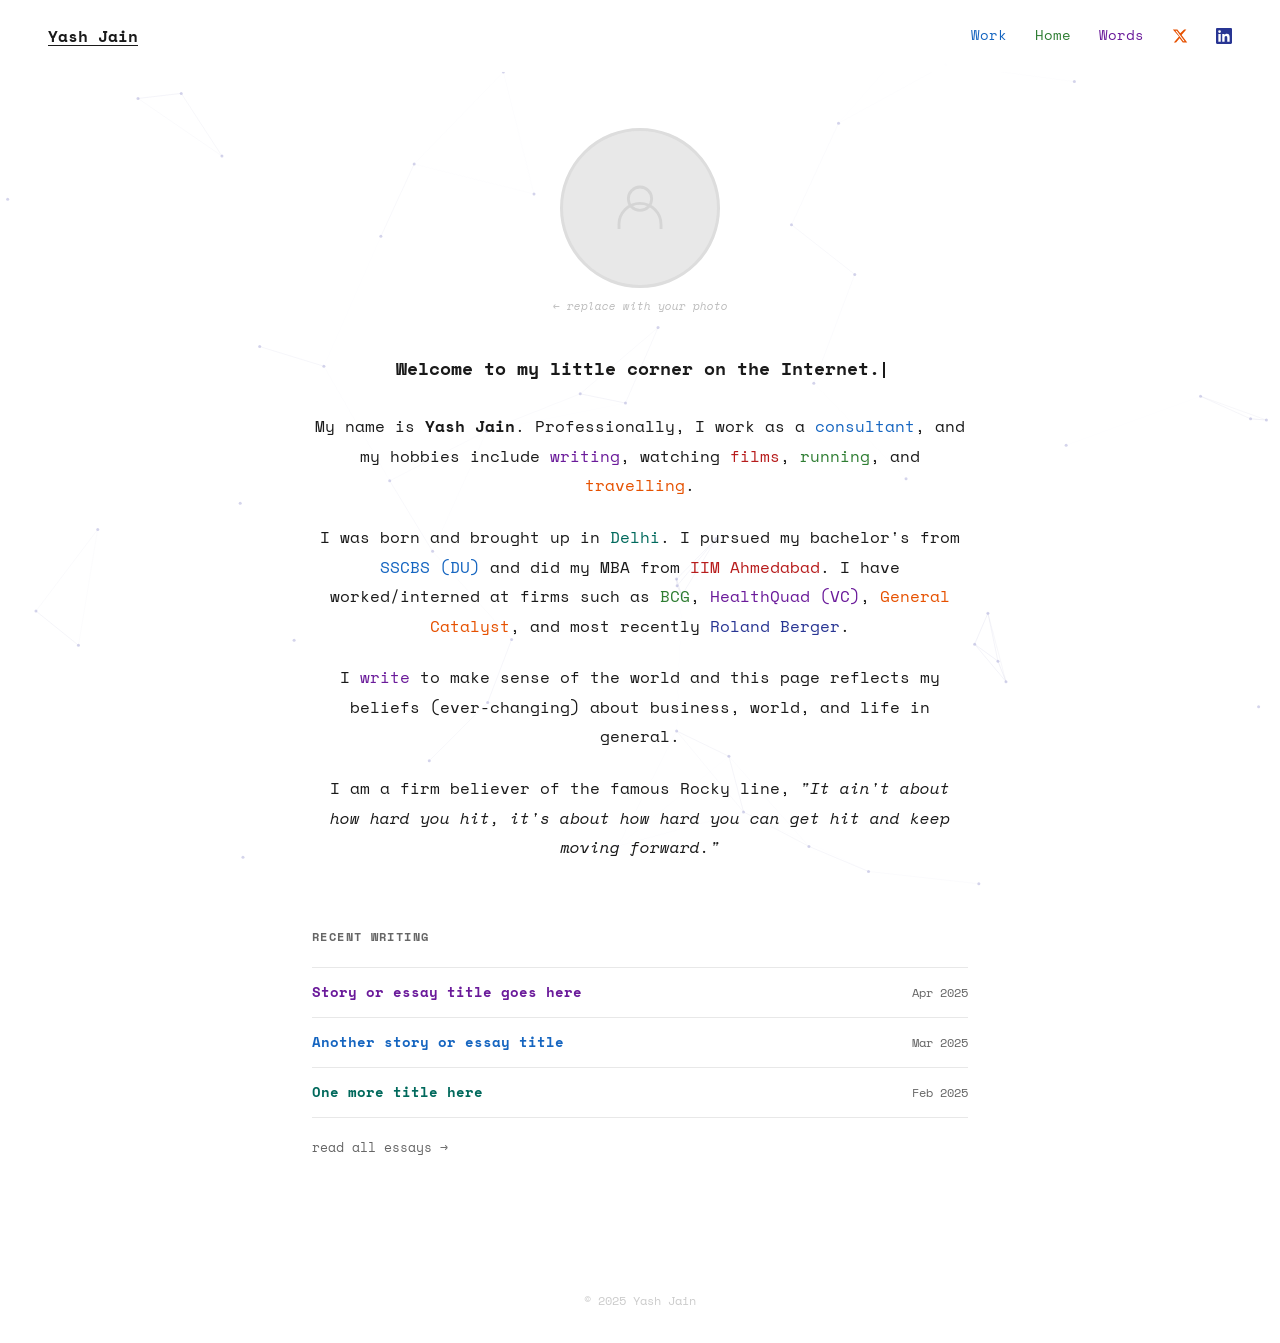
==== index.html @ a10cad5a "Update LinkedIn URL to Yash's profile https://claude.ai/code/session_01B4JHnbp2i37ksnkt1Pam4w" ====
<!DOCTYPE html>
<html lang="en">
<head>
  <meta charset="UTF-8" />
  <meta name="viewport" content="width=device-width, initial-scale=1.0" />
  <title>Yash Jain</title>
  <meta name="description" content="Yash Jain — Writer. Corporate professional. Music. Films. Comedy." />
  <link rel="preconnect" href="https://fonts.googleapis.com" />
  <link rel="preconnect" href="https://fonts.gstatic.com" crossorigin />
  <link href="https://fonts.googleapis.com/css2?family=Space+Mono:ital,wght@0,400;0,700;1,400&display=swap" rel="stylesheet" />
  <link rel="stylesheet" href="css/style.css" />
</head>
<body>

  <canvas id="bg-canvas"></canvas>

  <!-- ═══ NAV ═══ -->
  <nav>
    <div class="nav-name"><a href="index.html">Yash Jain</a></div>
    <button class="nav-toggle" id="nav-toggle" aria-label="Menu">☰</button>
    <div class="nav-right" id="nav-right">
      <a href="work.html" class="c-blue">Work</a>
      <a href="index.html" class="c-green">Home</a>
      <a href="words.html" class="c-purple">Words</a>

      <!-- ✏️ EDIT: Replace # with your actual Twitter/X and LinkedIn URLs -->
      <a href="https://twitter.com/yourhandle" target="_blank" rel="noopener" class="c-orange nav-icon" title="Twitter / X">
        <svg width="16" height="16" viewBox="0 0 24 24" fill="currentColor"><path d="M18.244 2.25h3.308l-7.227 8.26 8.502 11.24H16.17l-4.714-6.231-5.401 6.231H2.744l7.736-8.857L1.254 2.25H8.08l4.259 5.629zm-1.161 17.52h1.833L7.084 4.126H5.117z"/></svg>
      </a>
      <a href="https://www.linkedin.com/in/yash-jain-02a8b918b/" target="_blank" rel="noopener" class="c-indigo nav-icon" title="LinkedIn">
        <svg width="16" height="16" viewBox="0 0 24 24" fill="currentColor"><path d="M20.447 20.452h-3.554v-5.569c0-1.328-.027-3.037-1.852-3.037-1.853 0-2.136 1.445-2.136 2.939v5.667H9.351V9h3.414v1.561h.046c.477-.9 1.637-1.85 3.37-1.85 3.601 0 4.267 2.37 4.267 5.455v6.286zM5.337 7.433a2.062 2.062 0 01-2.063-2.065 2.064 2.064 0 112.063 2.065zm1.782 13.019H3.555V9h3.564v11.452zM22.225 0H1.771C.792 0 0 .774 0 1.729v20.542C0 23.227.792 24 1.771 24h20.451C23.2 24 24 23.227 24 22.271V1.729C24 .774 23.2 0 22.222 0h.003z"/></svg>
      </a>
    </div>
  </nav>

  <!-- ═══ HOMEPAGE CONTENT ═══ -->
  <main class="main">

    <!-- PHOTO — replace the SVG with your own <img> tag -->
    <div class="photo-wrap">
      <div class="photo-circle">
        <!--
          ✏️ TO ADD YOUR PHOTO:
          Delete the <svg> below and replace with:
          <img src="images/photo.jpg" alt="Yash Jain" />
          Then create an "images" folder and put your photo there.
        -->
        <svg width="56" height="56" viewBox="0 0 24 24" fill="none" stroke="#aaa" stroke-width="1.2">
          <circle cx="12" cy="8" r="5"/><path d="M3 21v-2a9 9 0 0118 0v2"/>
        </svg>
      </div>
      <p class="photo-hint">← replace with your photo</p>
    </div>

    <!-- ═══════════════════════════════════════════════
         ✏️  EDIT YOUR INTRO BELOW
         Change the text between the tags to your own words.
         Keep the <a class="c-..."> tags for colorful links.
         ═══════════════════════════════════════════════ -->
    <div class="intro">

      <p class="greeting">
        Welcome to my little corner on the Internet.<span class="cursor"></span>
      </p>

      <p>
        My name is <strong>Yash Jain</strong>. Professionally, I work as a
        <a href="work.html" class="c-blue">consultant</a>, and my hobbies include
        <a href="words.html" class="c-purple">writing</a>,
        watching <a href="#" class="c-red">films</a>,
        <a href="#" class="c-green">running</a>, and
        <a href="#" class="c-orange">travelling</a>.
      </p>

      <p>
        I was born and brought up in <a href="#" class="c-teal">Delhi</a>. I pursued my
        bachelor's from <a href="#" class="c-blue">SSCBS (DU)</a> and did my MBA from
        <a href="#" class="c-red">IIM Ahmedabad</a>. I have worked/interned at firms such as
        <a href="#" class="c-green">BCG</a>,
        <a href="#" class="c-purple">HealthQuad (VC)</a>,
        <a href="#" class="c-orange">General Catalyst</a>, and most recently
        <a href="#" class="c-indigo">Roland Berger</a>.
      </p>

      <p>
        I <a href="words.html" class="c-purple">write</a> to make sense of the world and
        this page reflects my beliefs (ever-changing) about business, world, and life in general.
      </p>

      <p>
        I am a firm believer of the famous Rocky line,
        <em>"It ain't about how hard you hit, it's about how hard you can get hit and keep moving forward."</em>
      </p>

    </div>
    <!-- ═══ END INTRO ═══ -->


    <!-- RECENT WRITING PREVIEW -->
    <!-- ✏️ These link to your latest stories. Update title, href, and date. -->
    <div class="recent-section">
      <span class="recent-label">Recent writing</span>
      <div class="recent-list">

        <!-- ✏️ STORY 1 — change title, href="#", and date -->
        <div class="recent-item">
          <a href="#" class="recent-item-title c-purple">Story or essay title goes here</a>
          <span class="recent-item-date">Apr 2025</span>
        </div>

        <!-- ✏️ STORY 2 -->
        <div class="recent-item">
          <a href="#" class="recent-item-title c-blue">Another story or essay title</a>
          <span class="recent-item-date">Mar 2025</span>
        </div>

        <!-- ✏️ STORY 3 -->
        <div class="recent-item">
          <a href="#" class="recent-item-title c-teal">One more title here</a>
          <span class="recent-item-date">Feb 2025</span>
        </div>

      </div>
      <a href="words.html" class="recent-more">read all essays →</a>
    </div>

  </main>

  <footer>© 2025 Yash Jain</footer>

  <script src="js/main.js"></script>
</body>
</html>
---- css/style.css ----
@import url('https://fonts.googleapis.com/css2?family=Space+Mono:ital,wght@0,400;0,700;1,400&display=swap');

* { box-sizing: border-box; margin: 0; padding: 0; }

:root {
  --bg: #ffffff;
  --text: #1a1a1a;
  --muted: #666;
  --border: #e8e8e8;
  --font: 'Space Mono', 'Courier New', monospace;
}

html { scroll-behavior: smooth; }

body {
  font-family: var(--font);
  background: var(--bg);
  color: var(--text);
  line-height: 1.75;
  font-size: 15px;
  -webkit-font-smoothing: antialiased;
}

/* Constellation canvas sits behind everything */
#bg-canvas {
  position: fixed;
  top: 0; left: 0;
  width: 100%; height: 100%;
  z-index: 0;
  pointer-events: none;
}

nav, main, footer { position: relative; z-index: 1; }

/* ── NAV ─────────────────────────────────────────── */
nav {
  display: flex;
  justify-content: space-between;
  align-items: center;
  padding: 22px 48px;
  background: rgba(255, 255, 255, 0.88);
  backdrop-filter: blur(10px);
  -webkit-backdrop-filter: blur(10px);
  position: sticky;
  top: 0;
  z-index: 100;
}

.nav-name a {
  font-size: 1rem;
  font-weight: 700;
  color: var(--text);
  text-decoration: underline;
  text-underline-offset: 3px;
}

.nav-right {
  display: flex;
  align-items: center;
  gap: 28px;
}

.nav-right a {
  font-size: 0.85rem;
  text-decoration: none;
  font-weight: 400;
}

.nav-right a:hover { text-decoration: underline; }

.nav-icon {
  display: flex;
  align-items: center;
}

.nav-toggle {
  display: none;
  background: none;
  border: none;
  cursor: pointer;
  font-size: 1.4rem;
  color: var(--text);
  font-family: var(--font);
}

/* ── HOMEPAGE ─────────────────────────────────────── */
.main {
  max-width: 720px;
  margin: 0 auto;
  padding: 56px 32px 100px;
  text-align: center;
}

/* Circular photo */
.photo-wrap { margin-bottom: 36px; }

.photo-circle {
  width: 160px;
  height: 160px;
  border-radius: 50%;
  overflow: hidden;
  margin: 0 auto;
  background: #e8e8e8;
  border: 3px solid #ddd;
  display: flex;
  align-items: center;
  justify-content: center;
}

.photo-circle img {
  width: 100%;
  height: 100%;
  object-fit: cover;
}

.photo-circle svg { opacity: 0.3; }

.photo-hint {
  margin-top: 8px;
  font-size: 0.7rem;
  color: #bbb;
  font-style: italic;
}

/* Intro paragraphs */
.intro p {
  font-size: 1rem;
  margin-bottom: 22px;
  line-height: 1.85;
}

.intro .greeting {
  font-size: 1.1rem;
  font-weight: 700;
  margin-bottom: 28px;
}

/* Blinking cursor */
.cursor {
  display: inline-block;
  width: 2px;
  height: 0.9em;
  background: var(--text);
  vertical-align: middle;
  margin-left: 3px;
  animation: blink 1.1s step-end infinite;
}
@keyframes blink { 50% { opacity: 0; } }

/* ── COLORFUL LINKS ───────────────────────────────── */
a { text-decoration: none; }
a:hover { text-decoration: underline; }

.c-blue   { color: #1565c0; }
.c-green  { color: #2e7d32; }
.c-purple { color: #6a1a9a; }
.c-teal   { color: #00695c; }
.c-orange { color: #e65100; }
.c-red    { color: #b71c1c; }
.c-pink   { color: #ad1457; }
.c-gold   { color: #e65100; }
.c-indigo { color: #283593; }

/* ── RECENT WRITING PREVIEW (homepage) ───────────── */
.recent-section {
  margin-top: 64px;
  text-align: left;
}

.recent-label {
  font-size: 0.72rem;
  font-weight: 700;
  letter-spacing: 0.12em;
  text-transform: uppercase;
  color: var(--muted);
  margin-bottom: 20px;
  display: block;
}

.recent-list { display: flex; flex-direction: column; }

.recent-item {
  display: flex;
  justify-content: space-between;
  align-items: baseline;
  gap: 16px;
  padding: 14px 0;
  border-bottom: 1px solid var(--border);
  font-size: 0.88rem;
}

.recent-item:first-child { border-top: 1px solid var(--border); }

.recent-item-title { font-weight: 700; line-height: 1.4; }
.recent-item-date { font-size: 0.75rem; color: var(--muted); white-space: nowrap; }

.recent-more {
  display: inline-block;
  margin-top: 18px;
  font-size: 0.82rem;
  color: var(--muted);
}
.recent-more:hover { color: var(--text); text-decoration: underline; }

/* ── INNER PAGES ──────────────────────────────────── */
.page-main {
  max-width: 720px;
  margin: 0 auto;
  padding: 56px 32px 100px;
}

.page-header {
  text-align: center;
  margin-bottom: 56px;
}

.page-title {
  font-size: 1.4rem;
  font-weight: 700;
  margin-bottom: 8px;
}

.page-subtitle {
  font-size: 0.83rem;
  color: var(--muted);
  line-height: 1.7;
}

/* ── WORK PAGE ────────────────────────────────────── */
.work-list { display: flex; flex-direction: column; }

.work-item {
  padding: 32px 0;
  border-bottom: 1px solid var(--border);
}

.work-item:first-child { border-top: 1px solid var(--border); }

.work-header {
  display: flex;
  justify-content: space-between;
  align-items: baseline;
  flex-wrap: wrap;
  gap: 8px;
  margin-bottom: 4px;
}

.work-company { font-size: 1rem; font-weight: 700; }
.work-period { font-size: 0.75rem; color: var(--muted); }
.work-role { font-size: 0.83rem; color: var(--muted); font-style: italic; margin-bottom: 10px; }
.work-desc { font-size: 0.875rem; line-height: 1.8; color: #333; }

/* ── WORDS PAGE ───────────────────────────────────── */
.story-list { display: flex; flex-direction: column; }

.story-item {
  padding: 30px 0;
  border-bottom: 1px solid var(--border);
  display: grid;
  grid-template-columns: 1fr auto;
  gap: 20px;
  align-items: start;
  cursor: pointer;
  transition: opacity 0.15s;
  text-decoration: none;
  color: inherit;
}

.story-item:first-child { border-top: 1px solid var(--border); }
.story-item:hover { opacity: 0.6; }

.story-tag {
  font-size: 0.67rem;
  font-weight: 700;
  text-transform: uppercase;
  letter-spacing: 0.1em;
  margin-bottom: 7px;
}

.story-title {
  font-size: 0.97rem;
  font-weight: 700;
  display: block;
  margin-bottom: 7px;
  line-height: 1.4;
}

.story-excerpt {
  font-size: 0.82rem;
  color: var(--muted);
  line-height: 1.75;
}

.story-meta { text-align: right; flex-shrink: 0; padding-top: 2px; }
.story-date { font-size: 0.72rem; color: var(--muted); display: block; margin-bottom: 3px; }
.story-mins { font-size: 0.68rem; color: #bbb; }

/* ── EDIT HINT BOX ────────────────────────────────── */
.edit-hint {
  margin-top: 48px;
  padding: 20px 24px;
  background: #fafafa;
  border-radius: 8px;
  border-left: 3px solid #ddd;
  font-size: 0.75rem;
  color: #999;
  line-height: 1.8;
}

.edit-hint code {
  background: #efefef;
  padding: 1px 5px;
  border-radius: 3px;
  font-family: var(--font);
  font-size: 0.75rem;
  color: #555;
}

/* ── FOOTER ───────────────────────────────────────── */
footer {
  text-align: center;
  padding: 32px;
  font-size: 0.72rem;
  color: #ccc;
  position: relative;
  z-index: 1;
}

/* ── RESPONSIVE ───────────────────────────────────── */
@media (max-width: 600px) {
  nav { padding: 18px 20px; }
  .nav-right { display: none; gap: 20px; flex-direction: column; align-items: flex-start; }
  .nav-right.open {
    display: flex;
    position: fixed;
    inset: 64px 0 0;
    background: rgba(255,255,255,0.97);
    padding: 32px 24px;
    border-top: 1px solid var(--border);
  }
  .nav-right.open a { font-size: 1.1rem; }
  .nav-toggle { display: block; }
  .main, .page-main { padding: 40px 20px 80px; }
  .story-item { grid-template-columns: 1fr; }
  .story-meta { text-align: left; }
  .work-header { flex-direction: column; gap: 2px; }
}
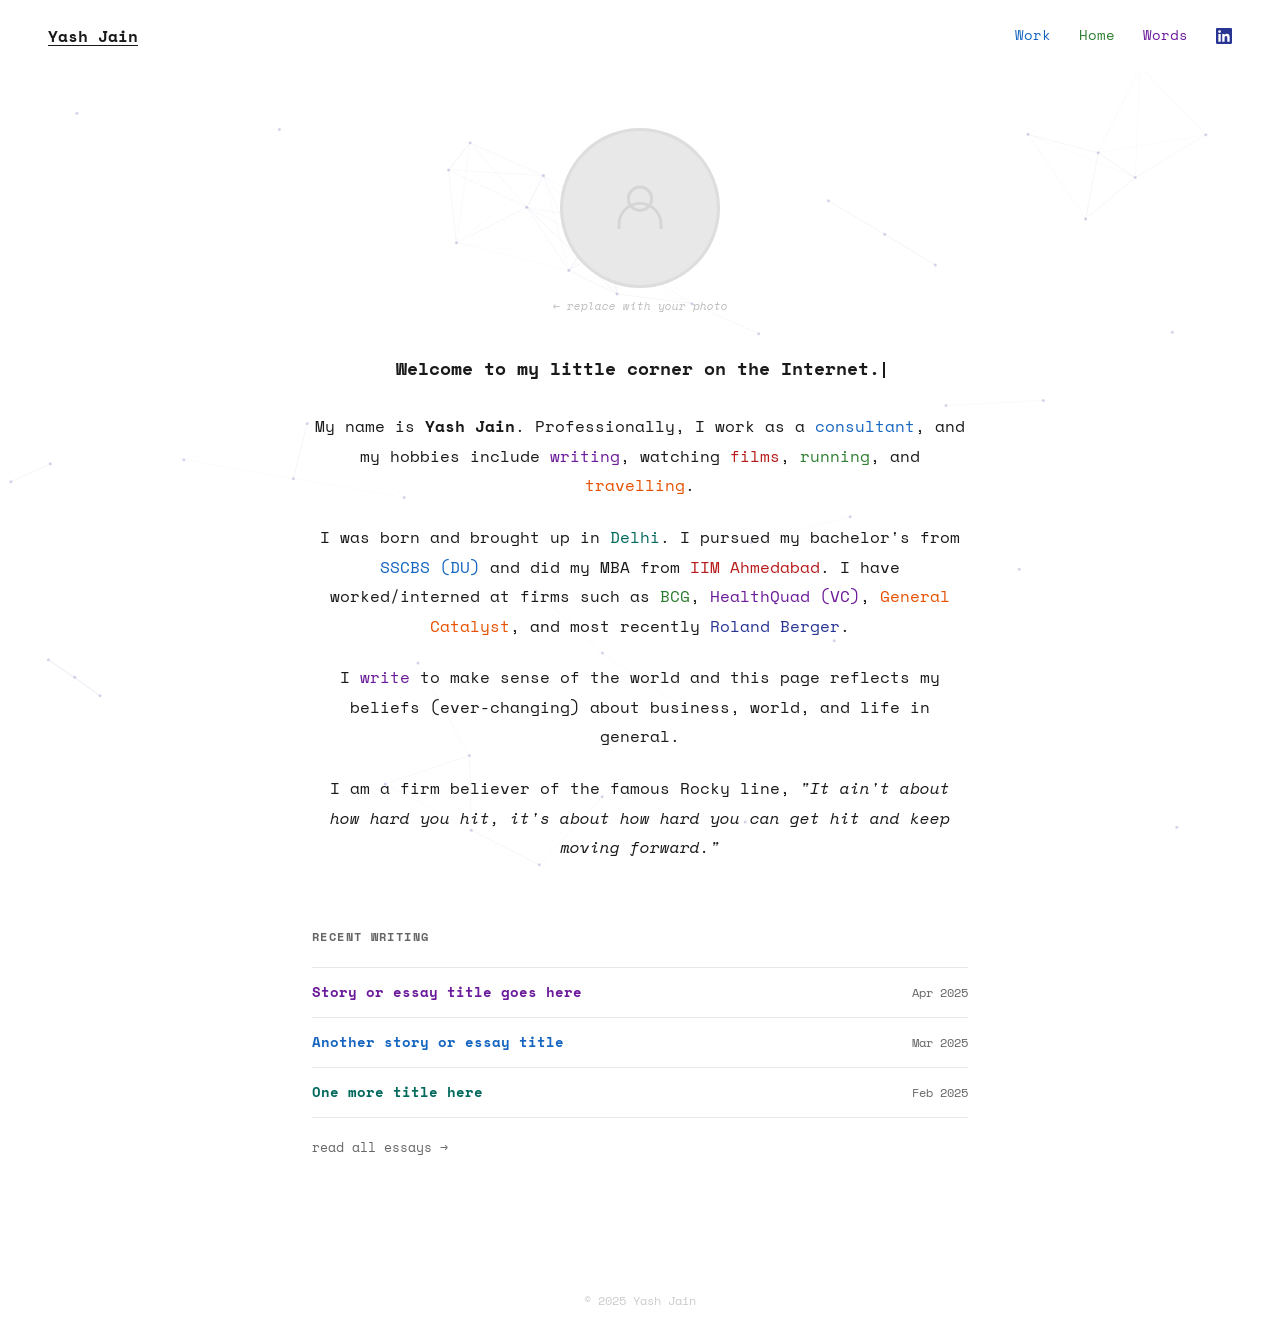
==== commit 4ff873aa: "Add work experience and remove Twitter icon Full tenures for Roland Berger, General Catalyst, BCG, a" ====
--- a/index.html
+++ b/index.html
@@ -23,10 +23,6 @@
       <a href="index.html" class="c-green">Home</a>
       <a href="words.html" class="c-purple">Words</a>
 
-      <!-- ✏️ EDIT: Replace # with your actual Twitter/X and LinkedIn URLs -->
-      <a href="https://twitter.com/yourhandle" target="_blank" rel="noopener" class="c-orange nav-icon" title="Twitter / X">
-        <svg width="16" height="16" viewBox="0 0 24 24" fill="currentColor"><path d="M18.244 2.25h3.308l-7.227 8.26 8.502 11.24H16.17l-4.714-6.231-5.401 6.231H2.744l7.736-8.857L1.254 2.25H8.08l4.259 5.629zm-1.161 17.52h1.833L7.084 4.126H5.117z"/></svg>
-      </a>
       <a href="https://www.linkedin.com/in/yash-jain-02a8b918b/" target="_blank" rel="noopener" class="c-indigo nav-icon" title="LinkedIn">
         <svg width="16" height="16" viewBox="0 0 24 24" fill="currentColor"><path d="M20.447 20.452h-3.554v-5.569c0-1.328-.027-3.037-1.852-3.037-1.853 0-2.136 1.445-2.136 2.939v5.667H9.351V9h3.414v1.561h.046c.477-.9 1.637-1.85 3.37-1.85 3.601 0 4.267 2.37 4.267 5.455v6.286zM5.337 7.433a2.062 2.062 0 01-2.063-2.065 2.064 2.064 0 112.063 2.065zm1.782 13.019H3.555V9h3.564v11.452zM22.225 0H1.771C.792 0 0 .774 0 1.729v20.542C0 23.227.792 24 1.771 24h20.451C23.2 24 24 23.227 24 22.271V1.729C24 .774 23.2 0 22.222 0h.003z"/></svg>
       </a>
--- a/css/style.css
+++ b/css/style.css
@@ -249,6 +249,68 @@
 .work-period { font-size: 0.75rem; color: var(--muted); }
 .work-role { font-size: 0.83rem; color: var(--muted); font-style: italic; margin-bottom: 10px; }
 .work-desc { font-size: 0.875rem; line-height: 1.8; color: #333; }
+
+.work-subsection {
+  font-size: 0.72rem;
+  font-weight: 700;
+  text-transform: uppercase;
+  letter-spacing: 0.1em;
+  color: var(--muted);
+  margin-top: 18px;
+  margin-bottom: 8px;
+}
+
+.work-bullets {
+  list-style: none;
+  padding: 0;
+  margin: 0;
+  display: flex;
+  flex-direction: column;
+  gap: 7px;
+}
+
+.work-bullets > li {
+  font-size: 0.875rem;
+  line-height: 1.75;
+  color: #333;
+  padding-left: 18px;
+  position: relative;
+}
+
+.work-bullets > li::before {
+  content: '●';
+  position: absolute;
+  left: 0;
+  font-size: 0.45rem;
+  top: 7px;
+  color: var(--muted);
+}
+
+.work-sub-bullets {
+  list-style: none;
+  padding: 0;
+  margin: 6px 0 0 18px;
+  display: flex;
+  flex-direction: column;
+  gap: 5px;
+}
+
+.work-sub-bullets li {
+  font-size: 0.83rem;
+  line-height: 1.7;
+  color: #555;
+  padding-left: 16px;
+  position: relative;
+}
+
+.work-sub-bullets li::before {
+  content: '○';
+  position: absolute;
+  left: 0;
+  font-size: 0.5rem;
+  top: 6px;
+  color: #bbb;
+}
 
 /* ── WORDS PAGE ───────────────────────────────────── */
 .story-list { display: flex; flex-direction: column; }
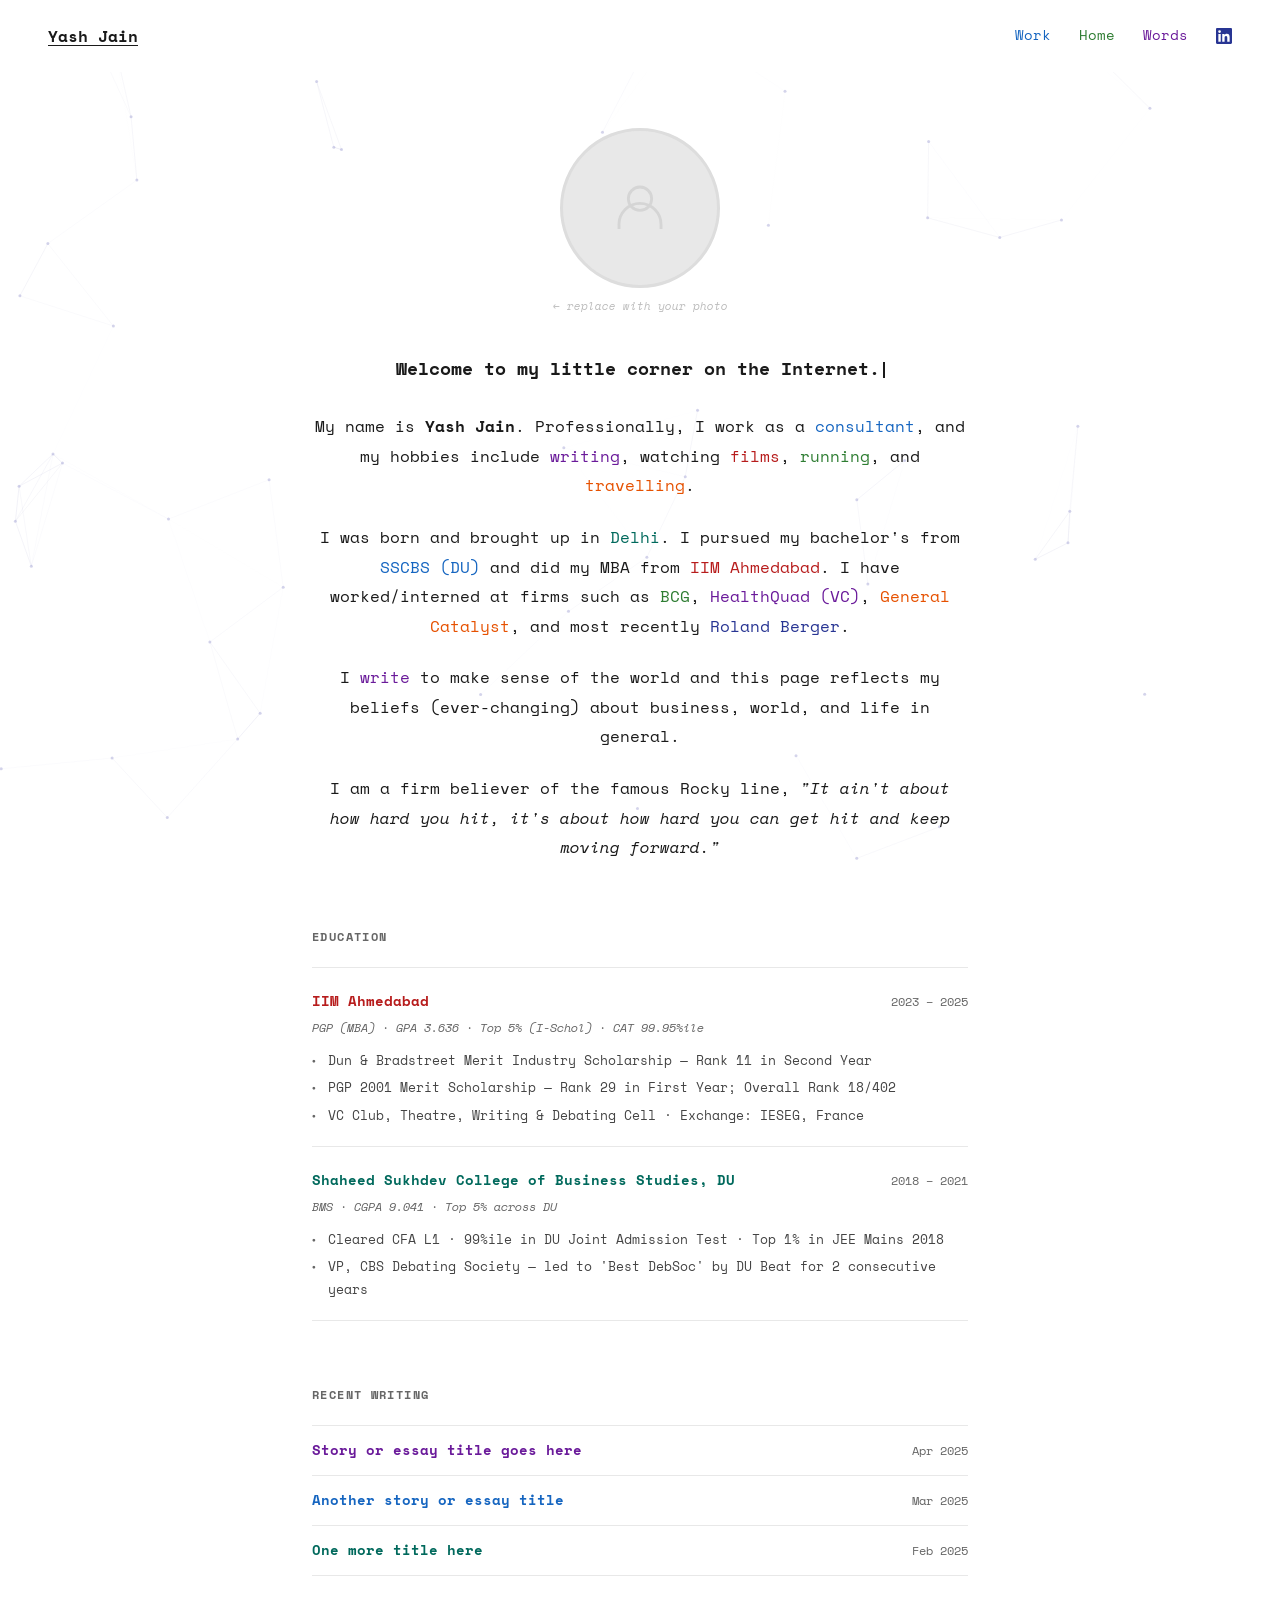
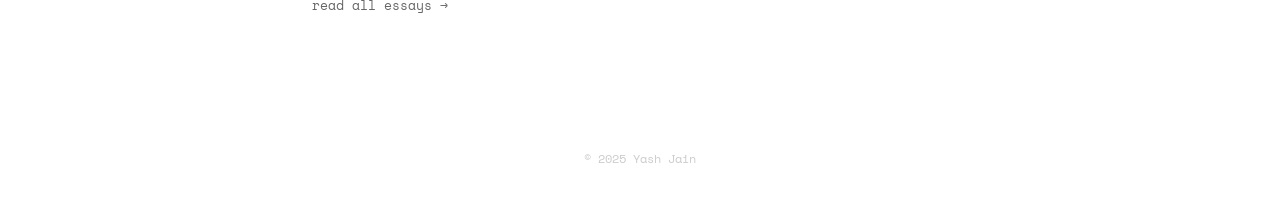
==== commit 9c39d8cf: "Add Education section to homepage IIM Ahmedabad and SSCBS DU cards with degrees, GPAs, and key achie" ====
--- a/index.html
+++ b/index.html
@@ -92,6 +92,36 @@
     <!-- ═══ END INTRO ═══ -->
 
 
+    <!-- EDUCATION SECTION -->
+    <div class="recent-section">
+      <span class="recent-label">Education</span>
+
+      <div class="edu-card">
+        <div class="edu-card-header">
+          <span class="edu-card-school c-red">IIM Ahmedabad</span>
+          <span class="edu-card-year">2023 – 2025</span>
+        </div>
+        <p class="edu-card-degree">PGP (MBA) · GPA 3.636 · Top 5% (I-Schol) · CAT 99.95%ile</p>
+        <ul class="edu-card-bullets">
+          <li>Dun &amp; Bradstreet Merit Industry Scholarship — Rank 11 in Second Year</li>
+          <li>PGP 2001 Merit Scholarship — Rank 29 in First Year; Overall Rank 18/402</li>
+          <li>VC Club, Theatre, Writing &amp; Debating Cell · Exchange: IESEG, France</li>
+        </ul>
+      </div>
+
+      <div class="edu-card">
+        <div class="edu-card-header">
+          <span class="edu-card-school c-teal">Shaheed Sukhdev College of Business Studies, DU</span>
+          <span class="edu-card-year">2018 – 2021</span>
+        </div>
+        <p class="edu-card-degree">BMS · CGPA 9.041 · Top 5% across DU</p>
+        <ul class="edu-card-bullets">
+          <li>Cleared CFA L1 · 99%ile in DU Joint Admission Test · Top 1% in JEE Mains 2018</li>
+          <li>VP, CBS Debating Society — led to 'Best DebSoc' by DU Beat for 2 consecutive years</li>
+        </ul>
+      </div>
+    </div>
+
     <!-- RECENT WRITING PREVIEW -->
     <!-- ✏️ These link to your latest stories. Update title, href, and date. -->
     <div class="recent-section">
--- a/css/style.css
+++ b/css/style.css
@@ -310,6 +310,77 @@
   font-size: 0.5rem;
   top: 6px;
   color: #bbb;
+}
+
+/* ── EDUCATION CARDS (homepage) ──────────────────── */
+.edu-card {
+  padding: 20px 0;
+  border-bottom: 1px solid var(--border);
+}
+
+.edu-card:first-of-type { border-top: 1px solid var(--border); }
+
+.edu-card-header {
+  display: flex;
+  justify-content: space-between;
+  align-items: baseline;
+  flex-wrap: wrap;
+  gap: 6px;
+  margin-bottom: 4px;
+}
+
+.edu-card-school { font-size: 0.9rem; font-weight: 700; }
+.edu-card-year { font-size: 0.75rem; color: var(--muted); }
+.edu-card-degree { font-size: 0.78rem; color: var(--muted); font-style: italic; margin-bottom: 10px; }
+
+.edu-card-bullets {
+  list-style: none;
+  padding: 0; margin: 0;
+  display: flex;
+  flex-direction: column;
+  gap: 5px;
+}
+
+.edu-card-bullets li {
+  font-size: 0.82rem;
+  line-height: 1.7;
+  color: #444;
+  padding-left: 16px;
+  position: relative;
+}
+
+.edu-card-bullets li::before {
+  content: '●';
+  position: absolute;
+  left: 0;
+  font-size: 0.4rem;
+  top: 7px;
+  color: var(--muted);
+}
+
+/* ── EDUCATION DIVIDER ────────────────────────────── */
+.edu-divider {
+  display: flex;
+  align-items: center;
+  gap: 16px;
+  margin: 64px 0 0;
+}
+
+.edu-divider::before,
+.edu-divider::after {
+  content: '';
+  flex: 1;
+  height: 1px;
+  background: var(--border);
+}
+
+.edu-divider-label {
+  font-size: 0.72rem;
+  font-weight: 700;
+  letter-spacing: 0.14em;
+  text-transform: uppercase;
+  color: var(--muted);
+  white-space: nowrap;
 }
 
 /* ── WORDS PAGE ───────────────────────────────────── */
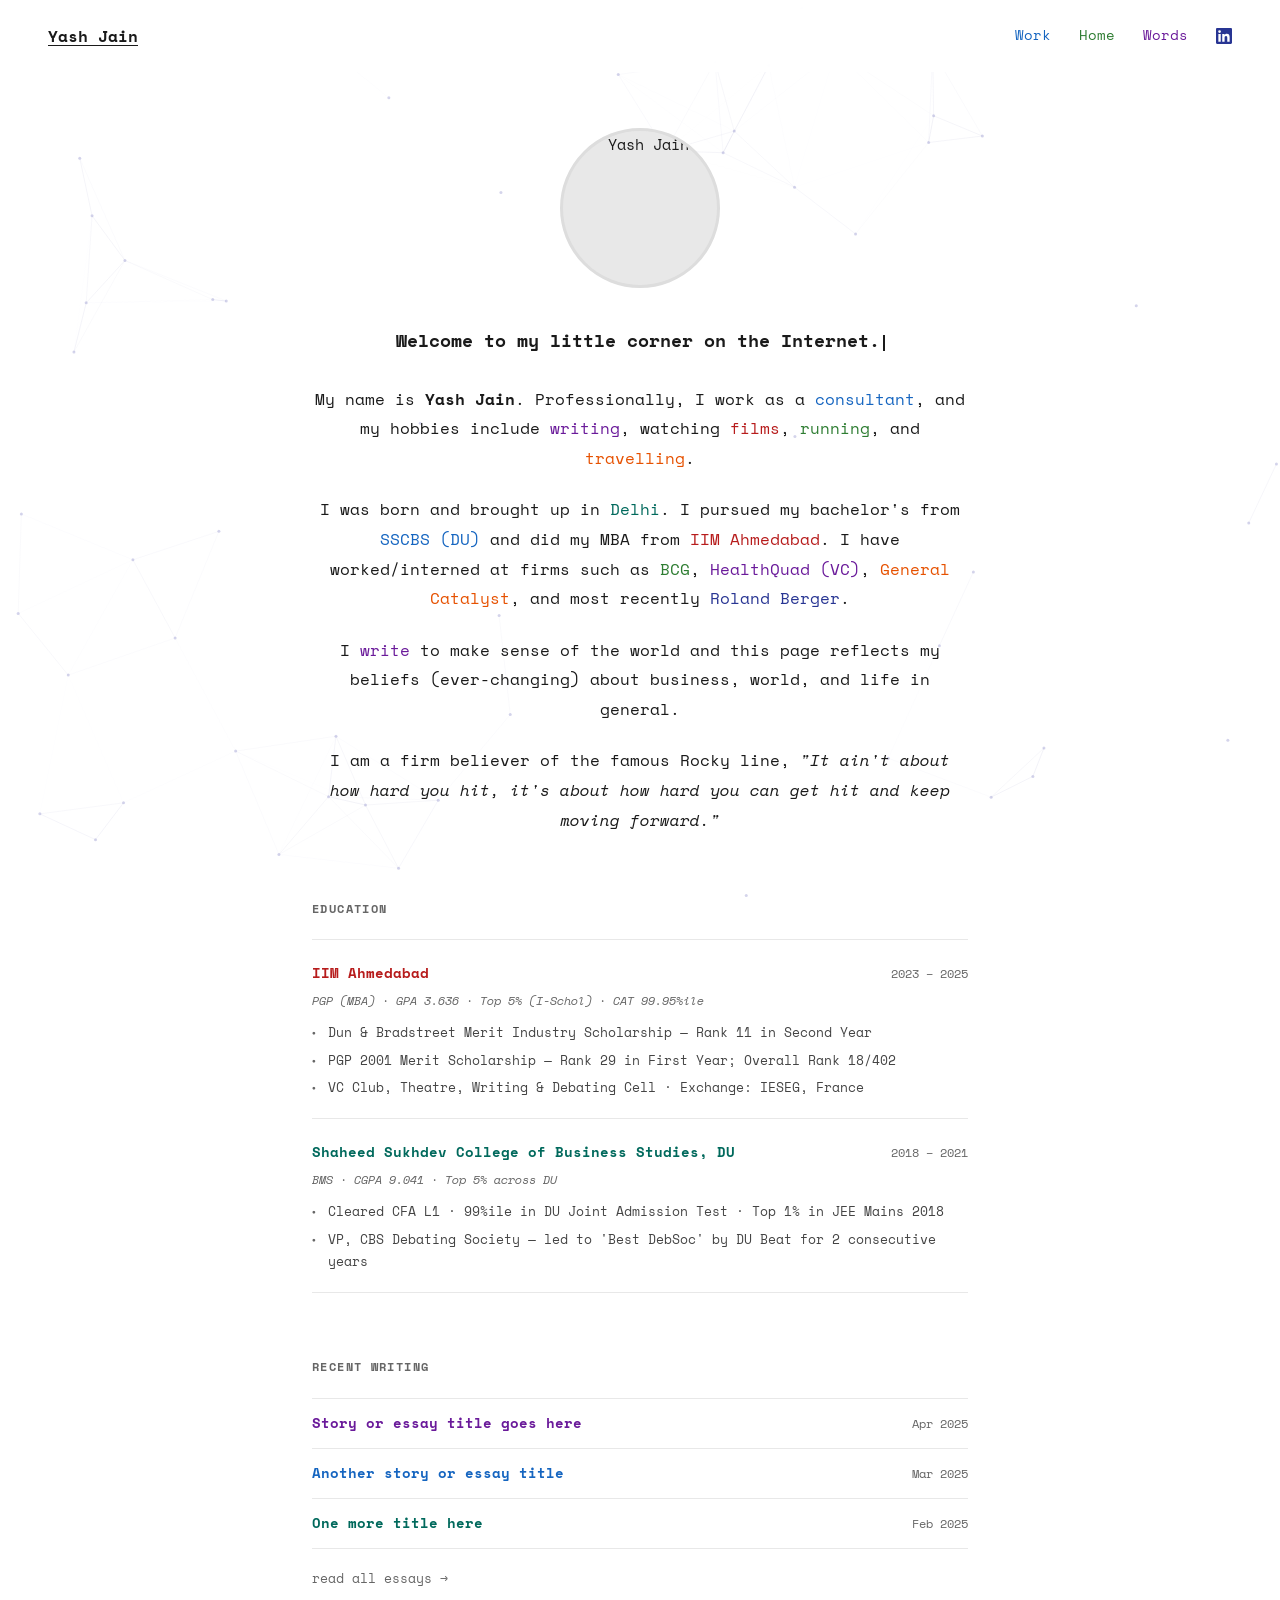
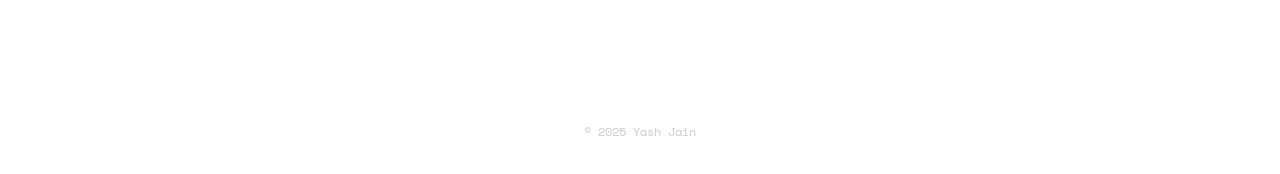
==== commit 2edd7df9: "Wire up profile photo on homepage https://claude.ai/code/session_01B4JHnbp2i37ksnkt1Pam4w" ====
--- a/index.html
+++ b/index.html
@@ -35,17 +35,8 @@
     <!-- PHOTO — replace the SVG with your own <img> tag -->
     <div class="photo-wrap">
       <div class="photo-circle">
-        <!--
-          ✏️ TO ADD YOUR PHOTO:
-          Delete the <svg> below and replace with:
-          <img src="images/photo.jpg" alt="Yash Jain" />
-          Then create an "images" folder and put your photo there.
-        -->
-        <svg width="56" height="56" viewBox="0 0 24 24" fill="none" stroke="#aaa" stroke-width="1.2">
-          <circle cx="12" cy="8" r="5"/><path d="M3 21v-2a9 9 0 0118 0v2"/>
-        </svg>
+        <img src="images/photo.jpg" alt="Yash Jain" />
       </div>
-      <p class="photo-hint">← replace with your photo</p>
     </div>
 
     <!-- ═══════════════════════════════════════════════
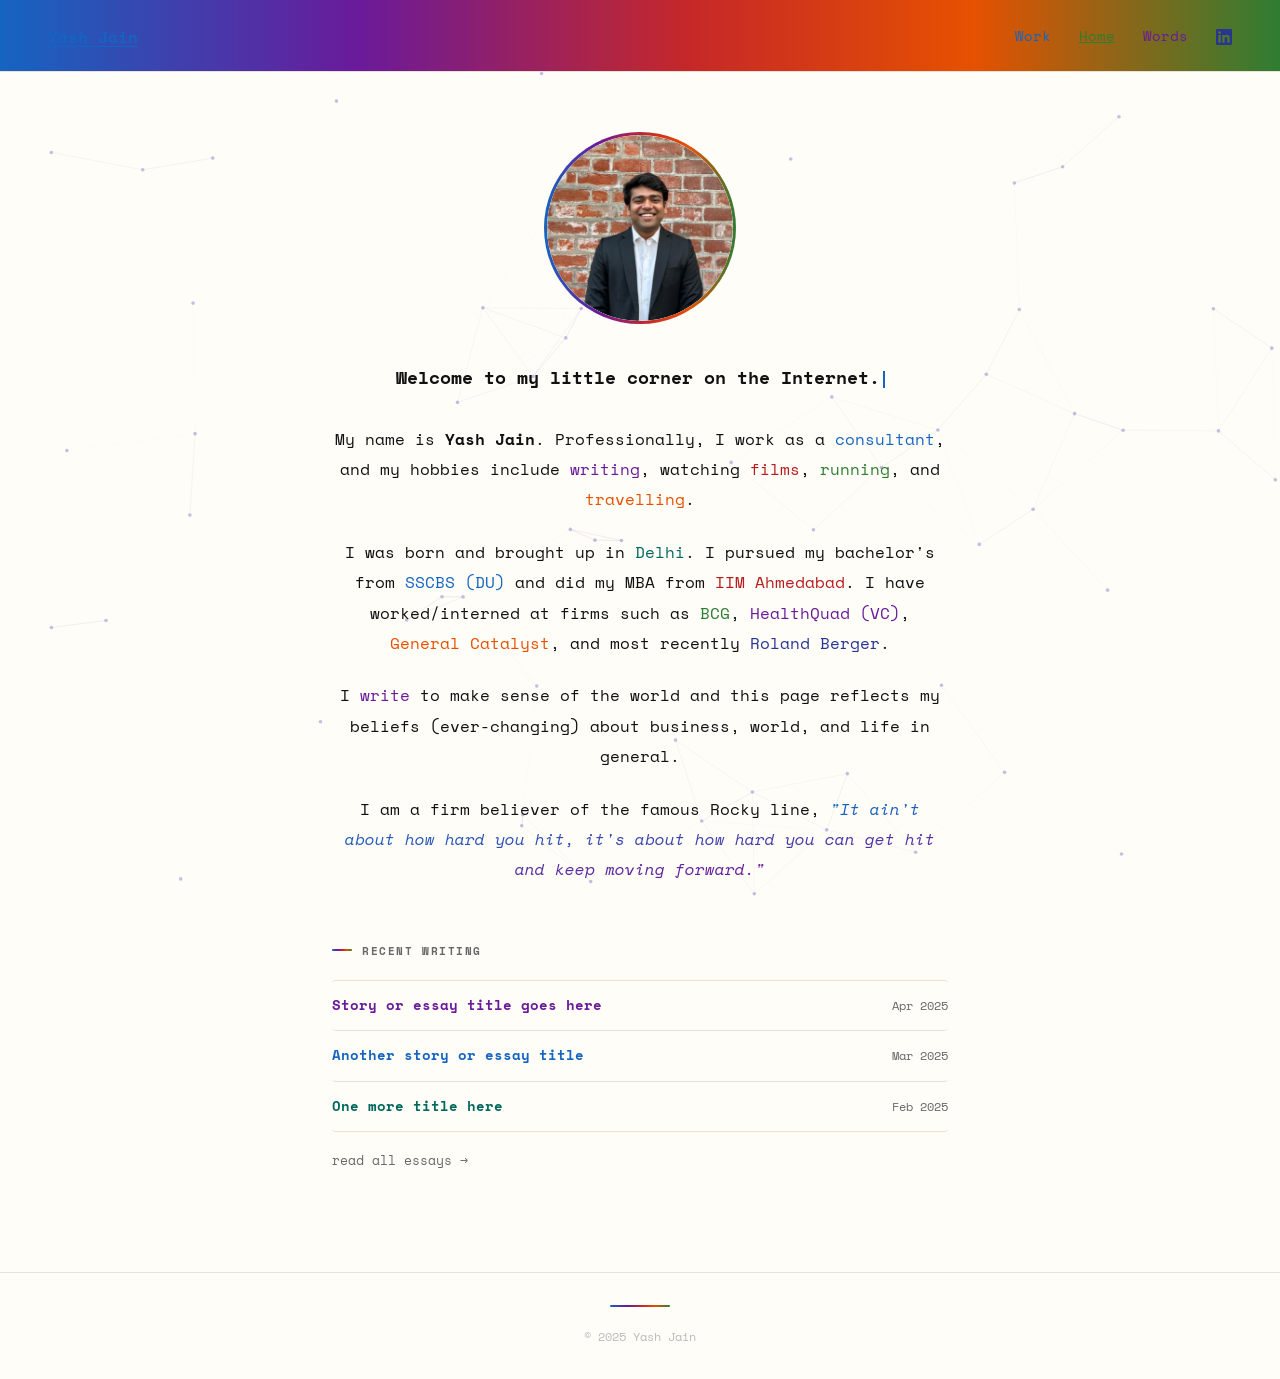
==== commit 86ab1d33: "Visual refresh: warmer palette, rainbow accents, scroll animations - Rainbow gradient top bar on nav" ====
--- a/index.html
+++ b/index.html
@@ -32,10 +32,12 @@
   <!-- ═══ HOMEPAGE CONTENT ═══ -->
   <main class="main">
 
-    <!-- PHOTO — replace the SVG with your own <img> tag -->
-    <div class="photo-wrap">
-      <div class="photo-circle">
-        <img src="images/photo.jpg" alt="Yash Jain" />
+    <!-- PHOTO -->
+    <div class="photo-wrap reveal">
+      <div class="photo-ring">
+        <div class="photo-circle">
+          <img src="images/photo.jpg" alt="Yash Jain" />
+        </div>
       </div>
     </div>
 
@@ -44,7 +46,7 @@
          Change the text between the tags to your own words.
          Keep the <a class="c-..."> tags for colorful links.
          ═══════════════════════════════════════════════ -->
-    <div class="intro">
+    <div class="intro reveal">
 
       <p class="greeting">
         Welcome to my little corner on the Internet.<span class="cursor"></span>
@@ -83,39 +85,8 @@
     <!-- ═══ END INTRO ═══ -->
 
 
-    <!-- EDUCATION SECTION -->
-    <div class="recent-section">
-      <span class="recent-label">Education</span>
-
-      <div class="edu-card">
-        <div class="edu-card-header">
-          <span class="edu-card-school c-red">IIM Ahmedabad</span>
-          <span class="edu-card-year">2023 – 2025</span>
-        </div>
-        <p class="edu-card-degree">PGP (MBA) · GPA 3.636 · Top 5% (I-Schol) · CAT 99.95%ile</p>
-        <ul class="edu-card-bullets">
-          <li>Dun &amp; Bradstreet Merit Industry Scholarship — Rank 11 in Second Year</li>
-          <li>PGP 2001 Merit Scholarship — Rank 29 in First Year; Overall Rank 18/402</li>
-          <li>VC Club, Theatre, Writing &amp; Debating Cell · Exchange: IESEG, France</li>
-        </ul>
-      </div>
-
-      <div class="edu-card">
-        <div class="edu-card-header">
-          <span class="edu-card-school c-teal">Shaheed Sukhdev College of Business Studies, DU</span>
-          <span class="edu-card-year">2018 – 2021</span>
-        </div>
-        <p class="edu-card-degree">BMS · CGPA 9.041 · Top 5% across DU</p>
-        <ul class="edu-card-bullets">
-          <li>Cleared CFA L1 · 99%ile in DU Joint Admission Test · Top 1% in JEE Mains 2018</li>
-          <li>VP, CBS Debating Society — led to 'Best DebSoc' by DU Beat for 2 consecutive years</li>
-        </ul>
-      </div>
-    </div>
-
     <!-- RECENT WRITING PREVIEW -->
-    <!-- ✏️ These link to your latest stories. Update title, href, and date. -->
-    <div class="recent-section">
+    <div class="recent-section reveal">
       <span class="recent-label">Recent writing</span>
       <div class="recent-list">
 
--- a/css/style.css
+++ b/css/style.css
@@ -3,11 +3,12 @@
 * { box-sizing: border-box; margin: 0; padding: 0; }
 
 :root {
-  --bg: #ffffff;
-  --text: #1a1a1a;
-  --muted: #666;
-  --border: #e8e8e8;
+  --bg: #fffdf8;
+  --text: #111111;
+  --muted: #686868;
+  --border: #e8e2d8;
   --font: 'Space Mono', 'Courier New', monospace;
+  --rainbow: linear-gradient(90deg, #1565c0 0%, #6a1a9a 28%, #c62828 54%, #e65100 76%, #2e7d32 100%);
 }
 
 html { scroll-behavior: smooth; }
@@ -21,7 +22,6 @@
   -webkit-font-smoothing: antialiased;
 }
 
-/* Constellation canvas sits behind everything */
 #bg-canvas {
   position: fixed;
   top: 0; left: 0;
@@ -37,22 +37,30 @@
   display: flex;
   justify-content: space-between;
   align-items: center;
-  padding: 22px 48px;
-  background: rgba(255, 255, 255, 0.88);
-  backdrop-filter: blur(10px);
-  -webkit-backdrop-filter: blur(10px);
+  padding: 20px 48px;
+  background: rgba(255, 253, 248, 0.92);
+  backdrop-filter: blur(12px);
+  -webkit-backdrop-filter: blur(12px);
   position: sticky;
   top: 0;
   z-index: 100;
+  border-bottom: 1px solid var(--border);
+  /* Rainbow top bar */
+  border-top: 3px solid transparent;
+  background-image: var(--rainbow), linear-gradient(rgba(255,253,248,0.92), rgba(255,253,248,0.92));
+  background-origin: border-box;
+  background-clip: border-box, padding-box;
 }
 
 .nav-name a {
   font-size: 1rem;
   font-weight: 700;
-  color: var(--text);
+  color: #1565c0;
   text-decoration: underline;
   text-underline-offset: 3px;
-}
+  transition: color 0.2s;
+}
+.nav-name a:hover { color: #6a1a9a; }
 
 .nav-right {
   display: flex;
@@ -64,44 +72,50 @@
   font-size: 0.85rem;
   text-decoration: none;
   font-weight: 400;
-}
-
-.nav-right a:hover { text-decoration: underline; }
-
-.nav-icon {
-  display: flex;
-  align-items: center;
-}
+  transition: opacity 0.15s;
+}
+.nav-right a:hover { opacity: 0.65; text-decoration: underline; }
+
+.nav-icon { display: flex; align-items: center; }
 
 .nav-toggle {
   display: none;
   background: none;
   border: none;
   cursor: pointer;
-  font-size: 1.4rem;
+  font-size: 1.3rem;
   color: var(--text);
   font-family: var(--font);
 }
 
 /* ── HOMEPAGE ─────────────────────────────────────── */
 .main {
-  max-width: 720px;
+  max-width: 680px;
   margin: 0 auto;
-  padding: 56px 32px 100px;
+  padding: 60px 32px 100px;
   text-align: center;
 }
 
-/* Circular photo */
-.photo-wrap { margin-bottom: 36px; }
+/* Photo ring */
+.photo-wrap { margin-bottom: 40px; }
+
+.photo-ring {
+  width: 192px;
+  height: 192px;
+  border-radius: 50%;
+  background: var(--rainbow);
+  padding: 3px;
+  margin: 0 auto 0;
+  transition: transform 0.3s ease;
+}
+.photo-ring:hover { transform: scale(1.03); }
 
 .photo-circle {
-  width: 160px;
-  height: 160px;
+  width: 100%;
+  height: 100%;
   border-radius: 50%;
   overflow: hidden;
-  margin: 0 auto;
-  background: #e8e8e8;
-  border: 3px solid #ddd;
+  background: var(--bg);
   display: flex;
   align-items: center;
   justify-content: center;
@@ -111,28 +125,31 @@
   width: 100%;
   height: 100%;
   object-fit: cover;
-}
-
-.photo-circle svg { opacity: 0.3; }
-
-.photo-hint {
-  margin-top: 8px;
-  font-size: 0.7rem;
-  color: #bbb;
-  font-style: italic;
-}
-
-/* Intro paragraphs */
+  border-radius: 50%;
+}
+.photo-circle svg { opacity: 0.25; }
+
+/* Intro */
 .intro p {
   font-size: 1rem;
   margin-bottom: 22px;
-  line-height: 1.85;
+  line-height: 1.9;
 }
 
 .intro .greeting {
-  font-size: 1.1rem;
+  font-size: 1.15rem;
   font-weight: 700;
-  margin-bottom: 28px;
+  margin-bottom: 32px;
+  line-height: 1.5;
+}
+
+/* Rocky quote */
+.intro em {
+  font-style: italic;
+  background: linear-gradient(135deg, #1565c0, #6a1a9a);
+  -webkit-background-clip: text;
+  -webkit-text-fill-color: transparent;
+  background-clip: text;
 }
 
 /* Blinking cursor */
@@ -140,7 +157,7 @@
   display: inline-block;
   width: 2px;
   height: 0.9em;
-  background: var(--text);
+  background: #1565c0;
   vertical-align: middle;
   margin-left: 3px;
   animation: blink 1.1s step-end infinite;
@@ -148,8 +165,8 @@
 @keyframes blink { 50% { opacity: 0; } }
 
 /* ── COLORFUL LINKS ───────────────────────────────── */
-a { text-decoration: none; }
-a:hover { text-decoration: underline; }
+a { text-decoration: none; transition: opacity 0.15s; }
+a:hover { text-decoration: underline; opacity: 0.75; }
 
 .c-blue   { color: #1565c0; }
 .c-green  { color: #2e7d32; }
@@ -161,22 +178,34 @@
 .c-gold   { color: #e65100; }
 .c-indigo { color: #283593; }
 
-/* ── RECENT WRITING PREVIEW (homepage) ───────────── */
+/* ── SECTION BLOCKS ───────────────────────────────── */
 .recent-section {
-  margin-top: 64px;
+  margin-top: 56px;
   text-align: left;
 }
 
 .recent-label {
-  font-size: 0.72rem;
+  display: flex;
+  align-items: center;
+  gap: 10px;
+  font-size: 0.7rem;
   font-weight: 700;
-  letter-spacing: 0.12em;
+  letter-spacing: 0.14em;
   text-transform: uppercase;
   color: var(--muted);
   margin-bottom: 20px;
-  display: block;
-}
-
+}
+.recent-label::before {
+  content: '';
+  display: inline-block;
+  width: 20px;
+  height: 2px;
+  background: var(--rainbow);
+  border-radius: 2px;
+  flex-shrink: 0;
+}
+
+/* Recent writing list */
 .recent-list { display: flex; flex-direction: column; }
 
 .recent-item {
@@ -186,19 +215,21 @@
   gap: 16px;
   padding: 14px 0;
   border-bottom: 1px solid var(--border);
-  font-size: 0.88rem;
-}
-
+  transition: background 0.15s, padding-left 0.15s;
+  border-radius: 4px;
+}
 .recent-item:first-child { border-top: 1px solid var(--border); }
-
-.recent-item-title { font-weight: 700; line-height: 1.4; }
-.recent-item-date { font-size: 0.75rem; color: var(--muted); white-space: nowrap; }
+.recent-item:hover { padding-left: 8px; }
+
+.recent-item-title { font-weight: 700; font-size: 0.88rem; line-height: 1.4; }
+.recent-item-date { font-size: 0.72rem; color: var(--muted); white-space: nowrap; }
 
 .recent-more {
   display: inline-block;
   margin-top: 18px;
-  font-size: 0.82rem;
+  font-size: 0.8rem;
   color: var(--muted);
+  transition: color 0.2s, gap 0.2s;
 }
 .recent-more:hover { color: var(--text); text-decoration: underline; }
 
@@ -212,29 +243,36 @@
 .page-header {
   text-align: center;
   margin-bottom: 56px;
-}
-
-.page-title {
-  font-size: 1.4rem;
-  font-weight: 700;
-  margin-bottom: 8px;
-}
-
-.page-subtitle {
-  font-size: 0.83rem;
-  color: var(--muted);
-  line-height: 1.7;
-}
+  padding-bottom: 32px;
+  border-bottom: 1px solid var(--border);
+  position: relative;
+}
+.page-header::after {
+  content: '';
+  position: absolute;
+  bottom: -1px; left: 50%;
+  transform: translateX(-50%);
+  width: 60px; height: 3px;
+  background: var(--rainbow);
+  border-radius: 2px;
+}
+
+.page-title { font-size: 1.5rem; font-weight: 700; margin-bottom: 8px; }
+.page-subtitle { font-size: 0.83rem; color: var(--muted); line-height: 1.7; }
 
 /* ── WORK PAGE ────────────────────────────────────── */
 .work-list { display: flex; flex-direction: column; }
 
 .work-item {
-  padding: 32px 0;
+  padding: 32px 0 32px 20px;
   border-bottom: 1px solid var(--border);
-}
-
+  border-left: 3px solid transparent;
+  margin-left: -20px;
+  padding-left: 20px;
+  transition: border-left-color 0.25s, padding-left 0.25s;
+}
 .work-item:first-child { border-top: 1px solid var(--border); }
+.work-item:hover { border-left-color: #1565c0; padding-left: 24px; }
 
 .work-header {
   display: flex;
@@ -248,22 +286,29 @@
 .work-company { font-size: 1rem; font-weight: 700; }
 .work-period { font-size: 0.75rem; color: var(--muted); }
 .work-role { font-size: 0.83rem; color: var(--muted); font-style: italic; margin-bottom: 10px; }
-.work-desc { font-size: 0.875rem; line-height: 1.8; color: #333; }
 
 .work-subsection {
-  font-size: 0.72rem;
+  font-size: 0.68rem;
   font-weight: 700;
   text-transform: uppercase;
   letter-spacing: 0.1em;
   color: var(--muted);
   margin-top: 18px;
   margin-bottom: 8px;
+  display: flex;
+  align-items: center;
+  gap: 8px;
+}
+.work-subsection::after {
+  content: '';
+  flex: 1;
+  height: 1px;
+  background: var(--border);
 }
 
 .work-bullets {
   list-style: none;
-  padding: 0;
-  margin: 0;
+  padding: 0; margin: 0;
   display: flex;
   flex-direction: column;
   gap: 7px;
@@ -276,7 +321,6 @@
   padding-left: 18px;
   position: relative;
 }
-
 .work-bullets > li::before {
   content: '●';
   position: absolute;
@@ -294,7 +338,6 @@
   flex-direction: column;
   gap: 5px;
 }
-
 .work-sub-bullets li {
   font-size: 0.83rem;
   line-height: 1.7;
@@ -302,7 +345,6 @@
   padding-left: 16px;
   position: relative;
 }
-
 .work-sub-bullets li::before {
   content: '○';
   position: absolute;
@@ -314,11 +356,14 @@
 
 /* ── EDUCATION CARDS (homepage) ──────────────────── */
 .edu-card {
-  padding: 20px 0;
+  padding: 20px 0 20px 20px;
   border-bottom: 1px solid var(--border);
-}
-
+  border-left: 3px solid transparent;
+  margin-left: -20px;
+  transition: border-left-color 0.25s, padding-left 0.25s;
+}
 .edu-card:first-of-type { border-top: 1px solid var(--border); }
+.edu-card:hover { border-left-color: #b71c1c; padding-left: 24px; }
 
 .edu-card-header {
   display: flex;
@@ -328,54 +373,36 @@
   gap: 6px;
   margin-bottom: 4px;
 }
-
 .edu-card-school { font-size: 0.9rem; font-weight: 700; }
 .edu-card-year { font-size: 0.75rem; color: var(--muted); }
 .edu-card-degree { font-size: 0.78rem; color: var(--muted); font-style: italic; margin-bottom: 10px; }
 
 .edu-card-bullets {
-  list-style: none;
-  padding: 0; margin: 0;
-  display: flex;
-  flex-direction: column;
-  gap: 5px;
-}
-
+  list-style: none; padding: 0; margin: 0;
+  display: flex; flex-direction: column; gap: 5px;
+}
 .edu-card-bullets li {
-  font-size: 0.82rem;
-  line-height: 1.7;
-  color: #444;
-  padding-left: 16px;
-  position: relative;
-}
-
+  font-size: 0.82rem; line-height: 1.7; color: #444;
+  padding-left: 16px; position: relative;
+}
 .edu-card-bullets li::before {
-  content: '●';
-  position: absolute;
-  left: 0;
-  font-size: 0.4rem;
-  top: 7px;
-  color: var(--muted);
-}
-
-/* ── EDUCATION DIVIDER ────────────────────────────── */
+  content: '●'; position: absolute; left: 0;
+  font-size: 0.4rem; top: 7px; color: var(--muted);
+}
+
+/* ── EDUCATION DIVIDER (work page) ───────────────── */
 .edu-divider {
   display: flex;
   align-items: center;
   gap: 16px;
   margin: 64px 0 0;
 }
-
 .edu-divider::before,
 .edu-divider::after {
-  content: '';
-  flex: 1;
-  height: 1px;
-  background: var(--border);
-}
-
+  content: ''; flex: 1; height: 1px; background: var(--border);
+}
 .edu-divider-label {
-  font-size: 0.72rem;
+  font-size: 0.7rem;
   font-weight: 700;
   letter-spacing: 0.14em;
   text-transform: uppercase;
@@ -387,41 +414,33 @@
 .story-list { display: flex; flex-direction: column; }
 
 .story-item {
-  padding: 30px 0;
+  padding: 28px 0 28px 20px;
   border-bottom: 1px solid var(--border);
+  border-left: 3px solid transparent;
+  margin-left: -20px;
   display: grid;
   grid-template-columns: 1fr auto;
   gap: 20px;
   align-items: start;
   cursor: pointer;
-  transition: opacity 0.15s;
   text-decoration: none;
   color: inherit;
-}
-
+  transition: border-left-color 0.25s, padding-left 0.25s, opacity 0.15s;
+}
 .story-item:first-child { border-top: 1px solid var(--border); }
-.story-item:hover { opacity: 0.6; }
+.story-item:hover { border-left-color: #6a1a9a; padding-left: 24px; }
 
 .story-tag {
-  font-size: 0.67rem;
-  font-weight: 700;
-  text-transform: uppercase;
-  letter-spacing: 0.1em;
+  font-size: 0.67rem; font-weight: 700;
+  text-transform: uppercase; letter-spacing: 0.1em;
   margin-bottom: 7px;
 }
-
 .story-title {
-  font-size: 0.97rem;
-  font-weight: 700;
-  display: block;
-  margin-bottom: 7px;
-  line-height: 1.4;
-}
-
+  font-size: 0.97rem; font-weight: 700;
+  display: block; margin-bottom: 7px; line-height: 1.4;
+}
 .story-excerpt {
-  font-size: 0.82rem;
-  color: var(--muted);
-  line-height: 1.75;
+  font-size: 0.82rem; color: var(--muted); line-height: 1.75;
 }
 
 .story-meta { text-align: right; flex-shrink: 0; padding-top: 2px; }
@@ -432,16 +451,15 @@
 .edit-hint {
   margin-top: 48px;
   padding: 20px 24px;
-  background: #fafafa;
+  background: #f5f0e8;
   border-radius: 8px;
-  border-left: 3px solid #ddd;
+  border-left: 3px solid var(--border);
   font-size: 0.75rem;
   color: #999;
   line-height: 1.8;
 }
-
 .edit-hint code {
-  background: #efefef;
+  background: #eae5dc;
   padding: 1px 5px;
   border-radius: 3px;
   font-family: var(--font);
@@ -454,9 +472,31 @@
   text-align: center;
   padding: 32px;
   font-size: 0.72rem;
-  color: #ccc;
+  color: #bbb;
   position: relative;
   z-index: 1;
+  border-top: 1px solid var(--border);
+  margin-top: 0;
+}
+footer::before {
+  content: '';
+  display: block;
+  width: 60px;
+  height: 2px;
+  background: var(--rainbow);
+  margin: 0 auto 20px;
+  border-radius: 2px;
+}
+
+/* ── SCROLL REVEAL ────────────────────────────────── */
+.reveal {
+  opacity: 0;
+  transform: translateY(20px);
+  transition: opacity 0.5s ease, transform 0.5s ease;
+}
+.reveal.visible {
+  opacity: 1;
+  transform: translateY(0);
 }
 
 /* ── RESPONSIVE ───────────────────────────────────── */
@@ -467,14 +507,17 @@
     display: flex;
     position: fixed;
     inset: 64px 0 0;
-    background: rgba(255,255,255,0.97);
+    background: rgba(255,253,248,0.97);
     padding: 32px 24px;
     border-top: 1px solid var(--border);
+    overflow-y: auto;
+    z-index: 99;
   }
-  .nav-right.open a { font-size: 1.1rem; }
+  .nav-right.open a { font-size: 1.05rem; }
   .nav-toggle { display: block; }
   .main, .page-main { padding: 40px 20px 80px; }
   .story-item { grid-template-columns: 1fr; }
   .story-meta { text-align: left; }
   .work-header { flex-direction: column; gap: 2px; }
-}
+  .photo-ring { width: 160px; height: 160px; }
+}
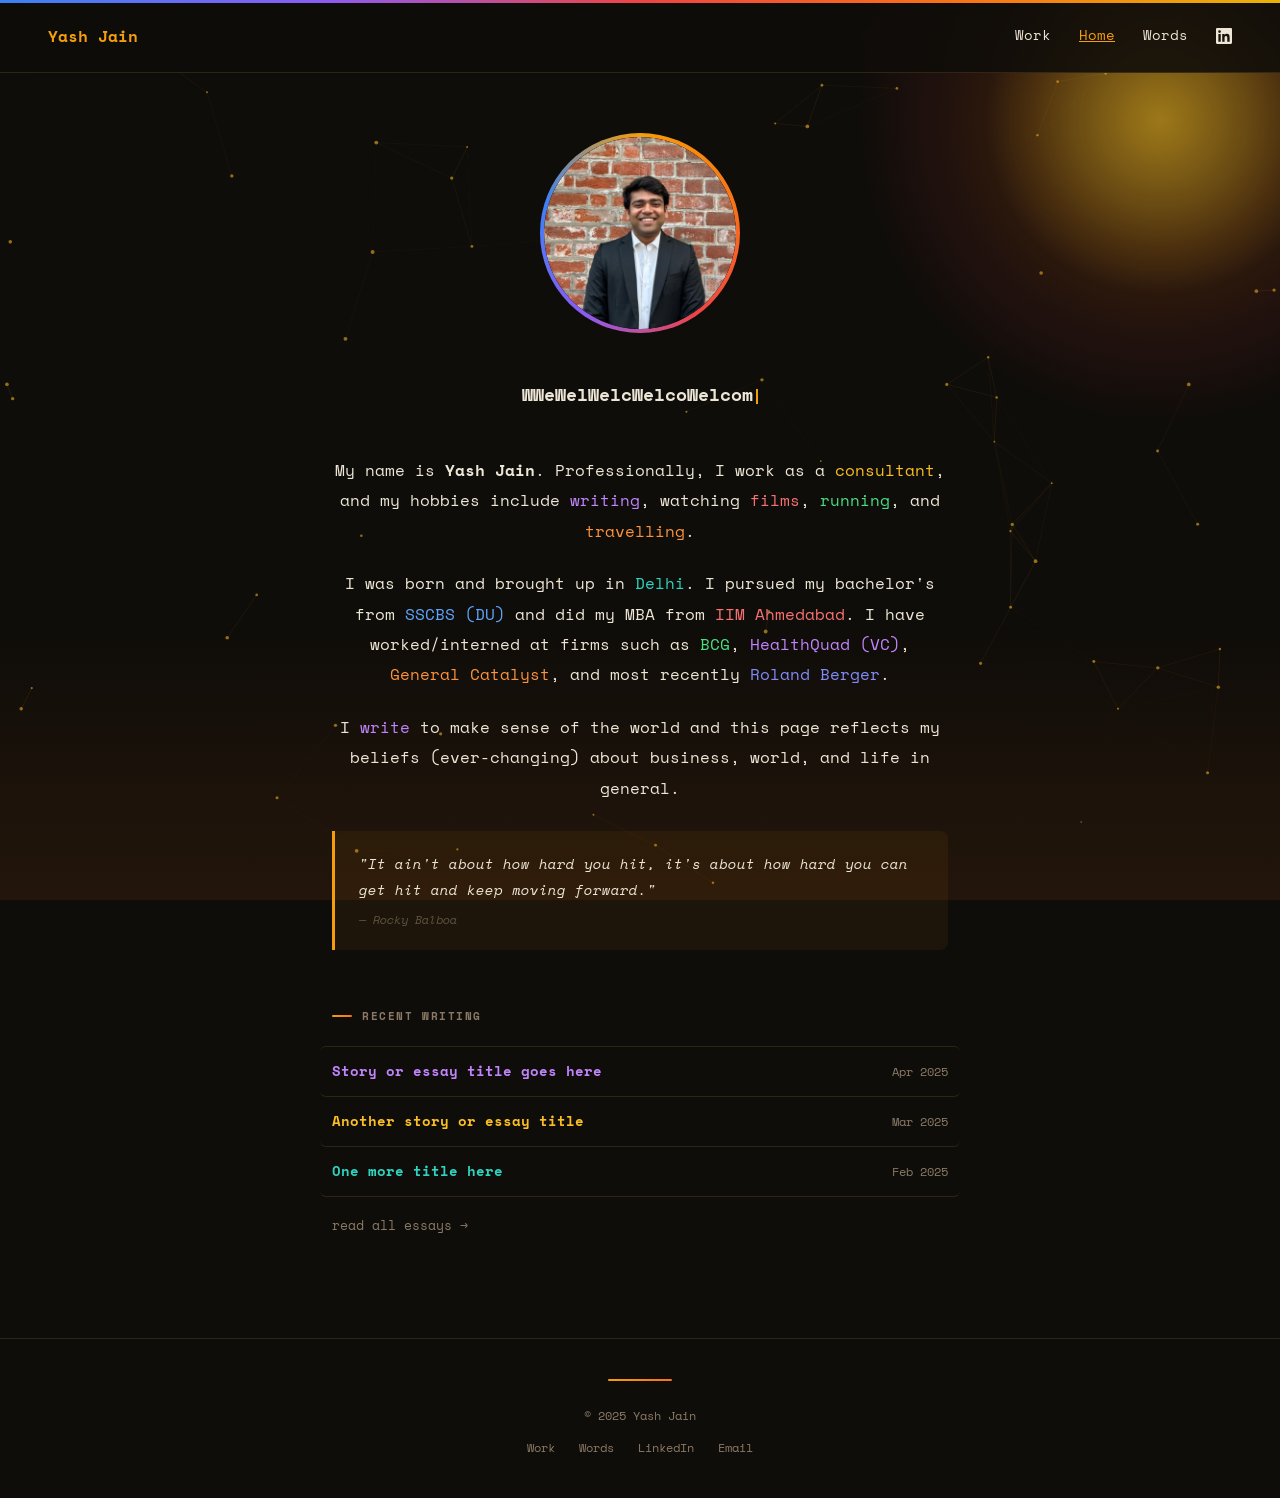
==== commit ced8d84a: "Full visual overhaul: dark theme, sun bg, typewriter, parallax - Dark warm theme (#0f0d0a) with gold" ====
--- a/index.html
+++ b/index.html
@@ -4,7 +4,19 @@
   <meta charset="UTF-8" />
   <meta name="viewport" content="width=device-width, initial-scale=1.0" />
   <title>Yash Jain</title>
-  <meta name="description" content="Yash Jain — Writer. Corporate professional. Music. Films. Comedy." />
+  <meta name="description" content="Yash Jain — Writer. Consultant. Music. Films. Comedy." />
+
+  <!-- Open Graph / Social Preview -->
+  <meta property="og:type"        content="website" />
+  <meta property="og:url"         content="https://yashgitbest.github.io/Project-website/" />
+  <meta property="og:title"       content="Yash Jain" />
+  <meta property="og:description" content="Writer. Consultant. Music. Films. Comedy." />
+  <meta property="og:image"       content="https://yashgitbest.github.io/Project-website/images/photo.jpg" />
+  <meta name="twitter:card"       content="summary_large_image" />
+  <meta name="twitter:title"      content="Yash Jain" />
+  <meta name="twitter:description" content="Writer. Consultant. Music. Films. Comedy." />
+
+  <link rel="icon" href="favicon.svg" type="image/svg+xml" />
   <link rel="preconnect" href="https://fonts.googleapis.com" />
   <link rel="preconnect" href="https://fonts.gstatic.com" crossorigin />
   <link href="https://fonts.googleapis.com/css2?family=Space+Mono:ital,wght@0,400;0,700;1,400&display=swap" rel="stylesheet" />
@@ -13,16 +25,17 @@
 <body>
 
   <canvas id="bg-canvas"></canvas>
+  <div class="sun-orb" id="sun-orb"></div>
+  <div class="horizon-glow"></div>
 
   <!-- ═══ NAV ═══ -->
   <nav>
     <div class="nav-name"><a href="index.html">Yash Jain</a></div>
     <button class="nav-toggle" id="nav-toggle" aria-label="Menu">☰</button>
     <div class="nav-right" id="nav-right">
-      <a href="work.html" class="c-blue">Work</a>
-      <a href="index.html" class="c-green">Home</a>
+      <a href="work.html" class="c-gold">Work</a>
+      <a href="index.html" class="c-orange active">Home</a>
       <a href="words.html" class="c-purple">Words</a>
-
       <a href="https://www.linkedin.com/in/yash-jain-02a8b918b/" target="_blank" rel="noopener" class="c-indigo nav-icon" title="LinkedIn">
         <svg width="16" height="16" viewBox="0 0 24 24" fill="currentColor"><path d="M20.447 20.452h-3.554v-5.569c0-1.328-.027-3.037-1.852-3.037-1.853 0-2.136 1.445-2.136 2.939v5.667H9.351V9h3.414v1.561h.046c.477-.9 1.637-1.85 3.37-1.85 3.601 0 4.267 2.37 4.267 5.455v6.286zM5.337 7.433a2.062 2.062 0 01-2.063-2.065 2.064 2.064 0 112.063 2.065zm1.782 13.019H3.555V9h3.564v11.452zM22.225 0H1.771C.792 0 0 .774 0 1.729v20.542C0 23.227.792 24 1.771 24h20.451C23.2 24 24 23.227 24 22.271V1.729C24 .774 23.2 0 22.222 0h.003z"/></svg>
       </a>
@@ -34,27 +47,31 @@
 
     <!-- PHOTO -->
     <div class="photo-wrap reveal">
-      <div class="photo-ring">
-        <div class="photo-circle">
-          <img src="images/photo.jpg" alt="Yash Jain" />
-        </div>
+      <div class="photo-ring"></div>
+      <div class="photo-circle">
+        <!--
+          ✏️ TO ADD YOUR PHOTO:
+          Remove the SVG below and add:  <img src="images/photo.jpg" alt="Yash Jain" />
+        -->
+        <img src="images/photo.jpg" alt="Yash Jain"
+             onerror="this.style.display='none'; this.nextElementSibling.style.display='flex';" />
+        <svg style="display:none" width="56" height="56" viewBox="0 0 24 24" fill="none" stroke="currentColor" stroke-width="1.2">
+          <circle cx="12" cy="8" r="5"/><path d="M3 21v-2a9 9 0 0118 0v2"/>
+        </svg>
       </div>
     </div>
 
-    <!-- ═══════════════════════════════════════════════
-         ✏️  EDIT YOUR INTRO BELOW
-         Change the text between the tags to your own words.
-         Keep the <a class="c-..."> tags for colorful links.
-         ═══════════════════════════════════════════════ -->
+    <!-- ✏️ EDIT YOUR INTRO BELOW -->
     <div class="intro reveal">
 
-      <p class="greeting">
-        Welcome to my little corner on the Internet.<span class="cursor"></span>
+      <p class="greeting" id="greeting-text">
+        <!-- Filled by typewriter JS -->
+        <span class="cursor"></span>
       </p>
 
       <p>
         My name is <strong>Yash Jain</strong>. Professionally, I work as a
-        <a href="work.html" class="c-blue">consultant</a>, and my hobbies include
+        <a href="work.html" class="c-gold">consultant</a>, and my hobbies include
         <a href="words.html" class="c-purple">writing</a>,
         watching <a href="#" class="c-red">films</a>,
         <a href="#" class="c-green">running</a>, and
@@ -65,10 +82,10 @@
         I was born and brought up in <a href="#" class="c-teal">Delhi</a>. I pursued my
         bachelor's from <a href="#" class="c-blue">SSCBS (DU)</a> and did my MBA from
         <a href="#" class="c-red">IIM Ahmedabad</a>. I have worked/interned at firms such as
-        <a href="#" class="c-green">BCG</a>,
-        <a href="#" class="c-purple">HealthQuad (VC)</a>,
-        <a href="#" class="c-orange">General Catalyst</a>, and most recently
-        <a href="#" class="c-indigo">Roland Berger</a>.
+        <a href="https://www.bcg.com" target="_blank" rel="noopener" class="c-green">BCG</a>,
+        <a href="https://healthquad.in" target="_blank" rel="noopener" class="c-purple">HealthQuad (VC)</a>,
+        <a href="https://www.generalcatalyst.com" target="_blank" rel="noopener" class="c-orange">General Catalyst</a>, and most recently
+        <a href="https://www.rolandberger.com" target="_blank" rel="noopener" class="c-indigo">Roland Berger</a>.
       </p>
 
       <p>
@@ -76,33 +93,30 @@
         this page reflects my beliefs (ever-changing) about business, world, and life in general.
       </p>
 
-      <p>
-        I am a firm believer of the famous Rocky line,
+      <blockquote class="rocky-quote">
         <em>"It ain't about how hard you hit, it's about how hard you can get hit and keep moving forward."</em>
-      </p>
+        <br /><small style="margin-top:6px;display:block;opacity:0.6;">— Rocky Balboa</small>
+      </blockquote>
 
     </div>
     <!-- ═══ END INTRO ═══ -->
 
-
     <!-- RECENT WRITING PREVIEW -->
+    <!-- ✏️ Update title, href, and date once you publish a piece -->
     <div class="recent-section reveal">
       <span class="recent-label">Recent writing</span>
       <div class="recent-list">
 
-        <!-- ✏️ STORY 1 — change title, href="#", and date -->
         <div class="recent-item">
           <a href="#" class="recent-item-title c-purple">Story or essay title goes here</a>
           <span class="recent-item-date">Apr 2025</span>
         </div>
 
-        <!-- ✏️ STORY 2 -->
         <div class="recent-item">
-          <a href="#" class="recent-item-title c-blue">Another story or essay title</a>
+          <a href="#" class="recent-item-title c-gold">Another story or essay title</a>
           <span class="recent-item-date">Mar 2025</span>
         </div>
 
-        <!-- ✏️ STORY 3 -->
         <div class="recent-item">
           <a href="#" class="recent-item-title c-teal">One more title here</a>
           <span class="recent-item-date">Feb 2025</span>
@@ -114,7 +128,16 @@
 
   </main>
 
-  <footer>© 2025 Yash Jain</footer>
+  <footer>
+    © 2025 Yash Jain
+    <div class="footer-links">
+      <a href="work.html">Work</a>
+      <a href="words.html">Words</a>
+      <a href="https://www.linkedin.com/in/yash-jain-02a8b918b/" target="_blank" rel="noopener">LinkedIn</a>
+      <!-- ✏️ Add your email below -->
+      <a href="mailto:your@email.com">Email</a>
+    </div>
+  </footer>
 
   <script src="js/main.js"></script>
 </body>
--- a/css/style.css
+++ b/css/style.css
@@ -3,12 +3,15 @@
 * { box-sizing: border-box; margin: 0; padding: 0; }
 
 :root {
-  --bg: #fffdf8;
-  --text: #111111;
-  --muted: #686868;
-  --border: #e8e2d8;
-  --font: 'Space Mono', 'Courier New', monospace;
-  --rainbow: linear-gradient(90deg, #1565c0 0%, #6a1a9a 28%, #c62828 54%, #e65100 76%, #2e7d32 100%);
+  --bg:      #0f0d0a;
+  --bg-2:    #1a1510;
+  --bg-card: rgba(255, 200, 100, 0.04);
+  --text:    #ede6d6;
+  --muted:   #8a7a65;
+  --border:  rgba(255, 200, 100, 0.13);
+  --gold:    #f59e0b;
+  --orange:  #f97316;
+  --font:    'Space Mono', 'Courier New', monospace;
 }
 
 html { scroll-behavior: smooth; }
@@ -20,8 +23,10 @@
   line-height: 1.75;
   font-size: 15px;
   -webkit-font-smoothing: antialiased;
-}
-
+  overflow-x: hidden;
+}
+
+/* ── BACKGROUND LAYERS ───────────────────────────── */
 #bg-canvas {
   position: fixed;
   top: 0; left: 0;
@@ -30,6 +35,55 @@
   pointer-events: none;
 }
 
+/* Sun orb */
+.sun-orb {
+  position: fixed;
+  top: -180px;
+  right: -180px;
+  width: 600px;
+  height: 600px;
+  border-radius: 50%;
+  background: radial-gradient(circle at center,
+    rgba(251, 191, 36, 0.28) 0%,
+    rgba(249, 115, 22, 0.16) 30%,
+    rgba(239,  68,  68, 0.07) 55%,
+    transparent 72%
+  );
+  pointer-events: none;
+  z-index: 0;
+  animation: sunBreath 6s ease-in-out infinite;
+  transition: transform 0.15s ease-out;
+}
+.sun-orb::before {
+  content: '';
+  position: absolute;
+  inset: 110px;
+  border-radius: 50%;
+  background: radial-gradient(circle, rgba(251, 191, 36, 0.45) 0%, transparent 65%);
+  animation: sunCore 6s ease-in-out infinite;
+}
+@keyframes sunBreath {
+  0%, 100% { transform: scale(1);    opacity: 1;    }
+  50%       { transform: scale(1.06); opacity: 0.88; }
+}
+@keyframes sunCore {
+  0%, 100% { opacity: 0.75; }
+  50%       { opacity: 1;    }
+}
+
+/* Horizon glow */
+.horizon-glow {
+  position: fixed;
+  bottom: 0; left: 0; right: 0;
+  height: 280px;
+  background: linear-gradient(to top,
+    rgba(249, 115, 22, 0.09) 0%,
+    transparent 100%
+  );
+  pointer-events: none;
+  z-index: 0;
+}
+
 nav, main, footer { position: relative; z-index: 1; }
 
 /* ── NAV ─────────────────────────────────────────── */
@@ -37,46 +91,73 @@
   display: flex;
   justify-content: space-between;
   align-items: center;
-  padding: 20px 48px;
-  background: rgba(255, 253, 248, 0.92);
-  backdrop-filter: blur(12px);
-  -webkit-backdrop-filter: blur(12px);
+  padding: 22px 48px;
+  background: rgba(15, 13, 10, 0.88);
+  backdrop-filter: blur(16px);
+  -webkit-backdrop-filter: blur(16px);
   position: sticky;
   top: 0;
   z-index: 100;
   border-bottom: 1px solid var(--border);
-  /* Rainbow top bar */
-  border-top: 3px solid transparent;
-  background-image: var(--rainbow), linear-gradient(rgba(255,253,248,0.92), rgba(255,253,248,0.92));
-  background-origin: border-box;
-  background-clip: border-box, padding-box;
+}
+nav::before {
+  content: '';
+  position: absolute;
+  top: 0; left: 0; right: 0;
+  height: 3px;
+  background: linear-gradient(90deg, #3b82f6, #8b5cf6, #ef4444, #f97316, #eab308);
+  z-index: 2;
 }
 
 .nav-name a {
   font-size: 1rem;
   font-weight: 700;
-  color: #1565c0;
-  text-decoration: underline;
-  text-underline-offset: 3px;
-  transition: color 0.2s;
-}
-.nav-name a:hover { color: #6a1a9a; }
+  color: var(--gold);
+  text-decoration: none;
+  transition: all 0.2s;
+  position: relative;
+}
+.nav-name a::after {
+  content: '';
+  position: absolute;
+  bottom: -2px; left: 0; right: 0;
+  height: 1px;
+  background: var(--gold);
+  transform: scaleX(0);
+  transform-origin: left;
+  transition: transform 0.2s;
+}
+.nav-name a:hover::after { transform: scaleX(1); }
 
 .nav-right {
   display: flex;
   align-items: center;
   gap: 28px;
 }
-
 .nav-right a {
   font-size: 0.85rem;
   text-decoration: none;
   font-weight: 400;
-  transition: opacity 0.15s;
-}
-.nav-right a:hover { opacity: 0.65; text-decoration: underline; }
+  color: var(--text);
+  transition: color 0.2s;
+  position: relative;
+}
+.nav-right a::after {
+  content: '';
+  position: absolute;
+  bottom: -2px; left: 0; right: 0;
+  height: 1px;
+  background: currentColor;
+  transform: scaleX(0);
+  transform-origin: left;
+  transition: transform 0.2s;
+}
+.nav-right a:hover { color: var(--gold); }
+.nav-right a:hover::after { transform: scaleX(1); }
+.nav-right a.active { color: var(--gold); text-decoration: underline; }
 
 .nav-icon { display: flex; align-items: center; }
+.nav-icon::after { display: none !important; }
 
 .nav-toggle {
   display: none;
@@ -86,7 +167,10 @@
   font-size: 1.3rem;
   color: var(--text);
   font-family: var(--font);
-}
+  transition: color 0.2s;
+  z-index: 110;
+}
+.nav-toggle:hover { color: var(--gold); }
 
 /* ── HOMEPAGE ─────────────────────────────────────── */
 .main {
@@ -96,23 +180,32 @@
   text-align: center;
 }
 
-/* Photo ring */
-.photo-wrap { margin-bottom: 40px; }
-
+/* Spinning photo ring */
+.photo-wrap {
+  width: 200px;
+  height: 200px;
+  position: relative;
+  margin: 0 auto 44px;
+}
 .photo-ring {
-  width: 192px;
-  height: 192px;
+  position: absolute;
+  inset: 0;
   border-radius: 50%;
-  background: var(--rainbow);
-  padding: 3px;
-  margin: 0 auto 0;
-  transition: transform 0.3s ease;
-}
-.photo-ring:hover { transform: scale(1.03); }
+  background: conic-gradient(
+    #f59e0b 0deg,
+    #f97316 72deg,
+    #ef4444 144deg,
+    #8b5cf6 216deg,
+    #3b82f6 288deg,
+    #f59e0b 360deg
+  );
+  animation: ringRotate 7s linear infinite;
+}
+@keyframes ringRotate { to { transform: rotate(360deg); } }
 
 .photo-circle {
-  width: 100%;
-  height: 100%;
+  position: absolute;
+  inset: 4px;
   border-radius: 50%;
   overflow: hidden;
   background: var(--bg);
@@ -120,14 +213,14 @@
   align-items: center;
   justify-content: center;
 }
-
 .photo-circle img {
-  width: 100%;
-  height: 100%;
+  width: 100%; height: 100%;
   object-fit: cover;
   border-radius: 50%;
-}
-.photo-circle svg { opacity: 0.25; }
+  transition: transform 0.4s ease;
+}
+.photo-wrap:hover img { transform: scale(1.05); }
+.photo-circle svg { opacity: 0.2; color: var(--muted); }
 
 /* Intro */
 .intro p {
@@ -135,29 +228,35 @@
   margin-bottom: 22px;
   line-height: 1.9;
 }
-
 .intro .greeting {
   font-size: 1.15rem;
   font-weight: 700;
   margin-bottom: 32px;
-  line-height: 1.5;
-}
-
-/* Rocky quote */
-.intro em {
+  min-height: 2.5em;
+}
+
+/* Rocky quote gradient */
+.rocky-quote {
+  display: block;
+  margin-top: 28px;
+  padding: 20px 24px;
+  border-left: 3px solid var(--gold);
+  background: rgba(245, 158, 11, 0.06);
+  border-radius: 0 8px 8px 0;
   font-style: italic;
-  background: linear-gradient(135deg, #1565c0, #6a1a9a);
-  -webkit-background-clip: text;
-  -webkit-text-fill-color: transparent;
-  background-clip: text;
-}
+  font-size: 0.9rem;
+  line-height: 1.8;
+  text-align: left;
+  color: var(--muted);
+}
+.rocky-quote em { color: var(--text); font-style: italic; }
 
 /* Blinking cursor */
 .cursor {
   display: inline-block;
   width: 2px;
-  height: 0.9em;
-  background: #1565c0;
+  height: 0.85em;
+  background: var(--gold);
   vertical-align: middle;
   margin-left: 3px;
   animation: blink 1.1s step-end infinite;
@@ -166,23 +265,20 @@
 
 /* ── COLORFUL LINKS ───────────────────────────────── */
 a { text-decoration: none; transition: opacity 0.15s; }
-a:hover { text-decoration: underline; opacity: 0.75; }
-
-.c-blue   { color: #1565c0; }
-.c-green  { color: #2e7d32; }
-.c-purple { color: #6a1a9a; }
-.c-teal   { color: #00695c; }
-.c-orange { color: #e65100; }
-.c-red    { color: #b71c1c; }
-.c-pink   { color: #ad1457; }
-.c-gold   { color: #e65100; }
-.c-indigo { color: #283593; }
-
-/* ── SECTION BLOCKS ───────────────────────────────── */
-.recent-section {
-  margin-top: 56px;
-  text-align: left;
-}
+a:hover { text-decoration: underline; }
+
+.c-blue   { color: #60a5fa; }
+.c-green  { color: #4ade80; }
+.c-purple { color: #c084fc; }
+.c-teal   { color: #2dd4bf; }
+.c-orange { color: #fb923c; }
+.c-red    { color: #f87171; }
+.c-pink   { color: #f472b6; }
+.c-gold   { color: #fbbf24; }
+.c-indigo { color: #818cf8; }
+
+/* ── SECTION LABELS ───────────────────────────────── */
+.recent-section { margin-top: 56px; text-align: left; }
 
 .recent-label {
   display: flex;
@@ -198,9 +294,8 @@
 .recent-label::before {
   content: '';
   display: inline-block;
-  width: 20px;
-  height: 2px;
-  background: var(--rainbow);
+  width: 20px; height: 2px;
+  background: linear-gradient(90deg, var(--gold), var(--orange));
   border-radius: 2px;
   flex-shrink: 0;
 }
@@ -213,13 +308,17 @@
   justify-content: space-between;
   align-items: baseline;
   gap: 16px;
-  padding: 14px 0;
+  padding: 14px 12px;
   border-bottom: 1px solid var(--border);
-  transition: background 0.15s, padding-left 0.15s;
-  border-radius: 4px;
+  border-radius: 6px;
+  margin: 0 -12px;
+  transition: background 0.2s, transform 0.15s;
 }
 .recent-item:first-child { border-top: 1px solid var(--border); }
-.recent-item:hover { padding-left: 8px; }
+.recent-item:hover {
+  background: var(--bg-card);
+  transform: translateX(6px);
+}
 
 .recent-item-title { font-weight: 700; font-size: 0.88rem; line-height: 1.4; }
 .recent-item-date { font-size: 0.72rem; color: var(--muted); white-space: nowrap; }
@@ -229,9 +328,9 @@
   margin-top: 18px;
   font-size: 0.8rem;
   color: var(--muted);
-  transition: color 0.2s, gap 0.2s;
-}
-.recent-more:hover { color: var(--text); text-decoration: underline; }
+  transition: color 0.2s;
+}
+.recent-more:hover { color: var(--gold); text-decoration: underline; }
 
 /* ── INNER PAGES ──────────────────────────────────── */
 .page-main {
@@ -252,8 +351,8 @@
   position: absolute;
   bottom: -1px; left: 50%;
   transform: translateX(-50%);
-  width: 60px; height: 3px;
-  background: var(--rainbow);
+  width: 64px; height: 3px;
+  background: linear-gradient(90deg, var(--gold), var(--orange));
   border-radius: 2px;
 }
 
@@ -264,15 +363,21 @@
 .work-list { display: flex; flex-direction: column; }
 
 .work-item {
-  padding: 32px 0 32px 20px;
+  padding: 32px 20px;
   border-bottom: 1px solid var(--border);
   border-left: 3px solid transparent;
-  margin-left: -20px;
-  padding-left: 20px;
-  transition: border-left-color 0.25s, padding-left 0.25s;
+  margin-left: 0;
+  background: transparent;
+  border-radius: 0 8px 8px 0;
+  transition: border-left-color 0.25s, background 0.25s, padding-left 0.2s, box-shadow 0.25s;
 }
 .work-item:first-child { border-top: 1px solid var(--border); }
-.work-item:hover { border-left-color: #1565c0; padding-left: 24px; }
+.work-item:hover {
+  border-left-color: var(--gold);
+  background: rgba(245, 158, 11, 0.05);
+  padding-left: 28px;
+  box-shadow: inset 4px 0 20px rgba(245, 158, 11, 0.08);
+}
 
 .work-header {
   display: flex;
@@ -282,10 +387,9 @@
   gap: 8px;
   margin-bottom: 4px;
 }
-
 .work-company { font-size: 1rem; font-weight: 700; }
 .work-period { font-size: 0.75rem; color: var(--muted); }
-.work-role { font-size: 0.83rem; color: var(--muted); font-style: italic; margin-bottom: 10px; }
+.work-role { font-size: 0.83rem; color: var(--muted); font-style: italic; margin-bottom: 12px; }
 
 .work-subsection {
   font-size: 0.68rem;
@@ -293,11 +397,11 @@
   text-transform: uppercase;
   letter-spacing: 0.1em;
   color: var(--muted);
-  margin-top: 18px;
-  margin-bottom: 8px;
+  margin-top: 20px;
+  margin-bottom: 10px;
   display: flex;
   align-items: center;
-  gap: 8px;
+  gap: 10px;
 }
 .work-subsection::after {
   content: '';
@@ -306,42 +410,30 @@
   background: var(--border);
 }
 
-.work-bullets {
-  list-style: none;
-  padding: 0; margin: 0;
-  display: flex;
-  flex-direction: column;
-  gap: 7px;
-}
+.work-bullets { list-style: none; padding: 0; margin: 0; display: flex; flex-direction: column; gap: 8px; }
 
 .work-bullets > li {
   font-size: 0.875rem;
   line-height: 1.75;
-  color: #333;
+  color: var(--text);
   padding-left: 18px;
   position: relative;
+  opacity: 0.9;
 }
 .work-bullets > li::before {
   content: '●';
   position: absolute;
   left: 0;
-  font-size: 0.45rem;
-  top: 7px;
-  color: var(--muted);
-}
-
-.work-sub-bullets {
-  list-style: none;
-  padding: 0;
-  margin: 6px 0 0 18px;
-  display: flex;
-  flex-direction: column;
-  gap: 5px;
-}
+  font-size: 0.42rem;
+  top: 8px;
+  color: var(--gold);
+}
+
+.work-sub-bullets { list-style: none; padding: 0; margin: 7px 0 0 18px; display: flex; flex-direction: column; gap: 5px; }
 .work-sub-bullets li {
   font-size: 0.83rem;
   line-height: 1.7;
-  color: #555;
+  color: var(--muted);
   padding-left: 16px;
   position: relative;
 }
@@ -349,21 +441,27 @@
   content: '○';
   position: absolute;
   left: 0;
-  font-size: 0.5rem;
-  top: 6px;
-  color: #bbb;
-}
-
-/* ── EDUCATION CARDS (homepage) ──────────────────── */
+  font-size: 0.48rem;
+  top: 7px;
+  color: var(--muted);
+}
+
+/* ── EDUCATION CARDS (work page) ─────────────────── */
 .edu-card {
-  padding: 20px 0 20px 20px;
+  padding: 28px 20px;
   border-bottom: 1px solid var(--border);
   border-left: 3px solid transparent;
-  margin-left: -20px;
-  transition: border-left-color 0.25s, padding-left 0.25s;
+  background: transparent;
+  border-radius: 0 8px 8px 0;
+  transition: border-left-color 0.25s, background 0.25s, padding-left 0.2s, box-shadow 0.25s;
 }
 .edu-card:first-of-type { border-top: 1px solid var(--border); }
-.edu-card:hover { border-left-color: #b71c1c; padding-left: 24px; }
+.edu-card:hover {
+  border-left-color: #f87171;
+  background: rgba(239, 68, 68, 0.04);
+  padding-left: 28px;
+  box-shadow: inset 4px 0 20px rgba(239, 68, 68, 0.07);
+}
 
 .edu-card-header {
   display: flex;
@@ -373,32 +471,36 @@
   gap: 6px;
   margin-bottom: 4px;
 }
-.edu-card-school { font-size: 0.9rem; font-weight: 700; }
+.edu-card-school { font-size: 0.95rem; font-weight: 700; }
 .edu-card-year { font-size: 0.75rem; color: var(--muted); }
-.edu-card-degree { font-size: 0.78rem; color: var(--muted); font-style: italic; margin-bottom: 10px; }
-
-.edu-card-bullets {
-  list-style: none; padding: 0; margin: 0;
-  display: flex; flex-direction: column; gap: 5px;
-}
+.edu-card-degree { font-size: 0.8rem; color: var(--muted); font-style: italic; margin-bottom: 12px; }
+
+.edu-card-bullets { list-style: none; padding: 0; margin: 0; display: flex; flex-direction: column; gap: 6px; }
 .edu-card-bullets li {
-  font-size: 0.82rem; line-height: 1.7; color: #444;
-  padding-left: 16px; position: relative;
+  font-size: 0.83rem;
+  line-height: 1.7;
+  color: var(--text);
+  padding-left: 16px;
+  position: relative;
+  opacity: 0.85;
 }
 .edu-card-bullets li::before {
-  content: '●'; position: absolute; left: 0;
-  font-size: 0.4rem; top: 7px; color: var(--muted);
-}
-
-/* ── EDUCATION DIVIDER (work page) ───────────────── */
+  content: '●';
+  position: absolute;
+  left: 0;
+  font-size: 0.4rem;
+  top: 7px;
+  color: #f87171;
+}
+
+/* ── EDUCATION DIVIDER ────────────────────────────── */
 .edu-divider {
   display: flex;
   align-items: center;
   gap: 16px;
   margin: 64px 0 0;
 }
-.edu-divider::before,
-.edu-divider::after {
+.edu-divider::before, .edu-divider::after {
   content: ''; flex: 1; height: 1px; background: var(--border);
 }
 .edu-divider-label {
@@ -414,10 +516,9 @@
 .story-list { display: flex; flex-direction: column; }
 
 .story-item {
-  padding: 28px 0 28px 20px;
+  padding: 28px 20px;
   border-bottom: 1px solid var(--border);
   border-left: 3px solid transparent;
-  margin-left: -20px;
   display: grid;
   grid-template-columns: 1fr auto;
   gap: 20px;
@@ -425,99 +526,114 @@
   cursor: pointer;
   text-decoration: none;
   color: inherit;
-  transition: border-left-color 0.25s, padding-left 0.25s, opacity 0.15s;
+  border-radius: 0 8px 8px 0;
+  transition: border-left-color 0.25s, background 0.25s, padding-left 0.2s, box-shadow 0.25s;
 }
 .story-item:first-child { border-top: 1px solid var(--border); }
-.story-item:hover { border-left-color: #6a1a9a; padding-left: 24px; }
-
-.story-tag {
-  font-size: 0.67rem; font-weight: 700;
-  text-transform: uppercase; letter-spacing: 0.1em;
-  margin-bottom: 7px;
-}
-.story-title {
-  font-size: 0.97rem; font-weight: 700;
-  display: block; margin-bottom: 7px; line-height: 1.4;
-}
-.story-excerpt {
-  font-size: 0.82rem; color: var(--muted); line-height: 1.75;
-}
+.story-item:hover {
+  border-left-color: #c084fc;
+  background: rgba(139, 92, 246, 0.05);
+  padding-left: 28px;
+  box-shadow: inset 4px 0 20px rgba(139, 92, 246, 0.08);
+}
+
+.story-tag { font-size: 0.67rem; font-weight: 700; text-transform: uppercase; letter-spacing: 0.1em; margin-bottom: 7px; }
+.story-title { font-size: 0.97rem; font-weight: 700; display: block; margin-bottom: 7px; line-height: 1.4; }
+.story-excerpt { font-size: 0.82rem; color: var(--muted); line-height: 1.75; }
 
 .story-meta { text-align: right; flex-shrink: 0; padding-top: 2px; }
 .story-date { font-size: 0.72rem; color: var(--muted); display: block; margin-bottom: 3px; }
-.story-mins { font-size: 0.68rem; color: #bbb; }
-
-/* ── EDIT HINT BOX ────────────────────────────────── */
+.story-mins { font-size: 0.68rem; color: var(--muted); opacity: 0.6; }
+
+/* ── EDIT HINT ────────────────────────────────────── */
 .edit-hint {
   margin-top: 48px;
   padding: 20px 24px;
-  background: #f5f0e8;
+  background: rgba(255, 200, 100, 0.04);
   border-radius: 8px;
   border-left: 3px solid var(--border);
   font-size: 0.75rem;
-  color: #999;
+  color: var(--muted);
   line-height: 1.8;
 }
 .edit-hint code {
-  background: #eae5dc;
+  background: rgba(255,200,100,0.08);
   padding: 1px 5px;
   border-radius: 3px;
   font-family: var(--font);
   font-size: 0.75rem;
-  color: #555;
+  color: var(--gold);
 }
 
 /* ── FOOTER ───────────────────────────────────────── */
 footer {
   text-align: center;
-  padding: 32px;
-  font-size: 0.72rem;
-  color: #bbb;
+  padding: 40px 32px;
+  font-size: 0.75rem;
+  color: var(--muted);
   position: relative;
   z-index: 1;
   border-top: 1px solid var(--border);
-  margin-top: 0;
 }
 footer::before {
   content: '';
   display: block;
-  width: 60px;
-  height: 2px;
-  background: var(--rainbow);
-  margin: 0 auto 20px;
+  width: 64px; height: 2px;
+  background: linear-gradient(90deg, var(--gold), var(--orange));
+  margin: 0 auto 24px;
   border-radius: 2px;
 }
+.footer-links {
+  display: flex;
+  justify-content: center;
+  gap: 24px;
+  margin-top: 12px;
+  flex-wrap: wrap;
+}
+.footer-links a {
+  font-size: 0.72rem;
+  color: var(--muted);
+  transition: color 0.2s;
+}
+.footer-links a:hover { color: var(--gold); text-decoration: underline; }
 
 /* ── SCROLL REVEAL ────────────────────────────────── */
 .reveal {
   opacity: 0;
-  transform: translateY(20px);
-  transition: opacity 0.5s ease, transform 0.5s ease;
-}
-.reveal.visible {
-  opacity: 1;
-  transform: translateY(0);
-}
+  transform: translateY(22px);
+  transition: opacity 0.55s ease, transform 0.55s ease;
+}
+.reveal.visible { opacity: 1; transform: translateY(0); }
 
 /* ── RESPONSIVE ───────────────────────────────────── */
-@media (max-width: 600px) {
+@media (max-width: 640px) {
   nav { padding: 18px 20px; }
-  .nav-right { display: none; gap: 20px; flex-direction: column; align-items: flex-start; }
-  .nav-right.open {
-    display: flex;
+  nav::before { height: 2px; }
+  .nav-right {
+    display: none;
+    flex-direction: column;
     position: fixed;
-    inset: 64px 0 0;
-    background: rgba(255,253,248,0.97);
-    padding: 32px 24px;
-    border-top: 1px solid var(--border);
-    overflow-y: auto;
+    inset: 0;
+    background: rgba(15, 13, 10, 0.97);
+    padding: 90px 32px 40px;
+    gap: 28px;
+    align-items: flex-start;
+    border-top: none;
     z-index: 99;
+    animation: menuSlide 0.25s ease;
   }
-  .nav-right.open a { font-size: 1.05rem; }
+  @keyframes menuSlide {
+    from { opacity: 0; transform: translateY(-12px); }
+    to   { opacity: 1; transform: translateY(0); }
+  }
+  .nav-right.open { display: flex; }
+  .nav-right.open a { font-size: 1.2rem; color: var(--text); }
   .nav-toggle { display: block; }
   .main, .page-main { padding: 40px 20px 80px; }
+  .photo-wrap { width: 160px; height: 160px; }
   .story-item { grid-template-columns: 1fr; }
   .story-meta { text-align: left; }
-  .work-header { flex-direction: column; gap: 2px; }
-  .photo-ring { width: 160px; height: 160px; }
-}
+  .work-header { flex-direction: column; gap: 3px; }
+  .footer-links { gap: 16px; }
+  .sun-orb { width: 350px; height: 350px; top: -100px; right: -100px; }
+}
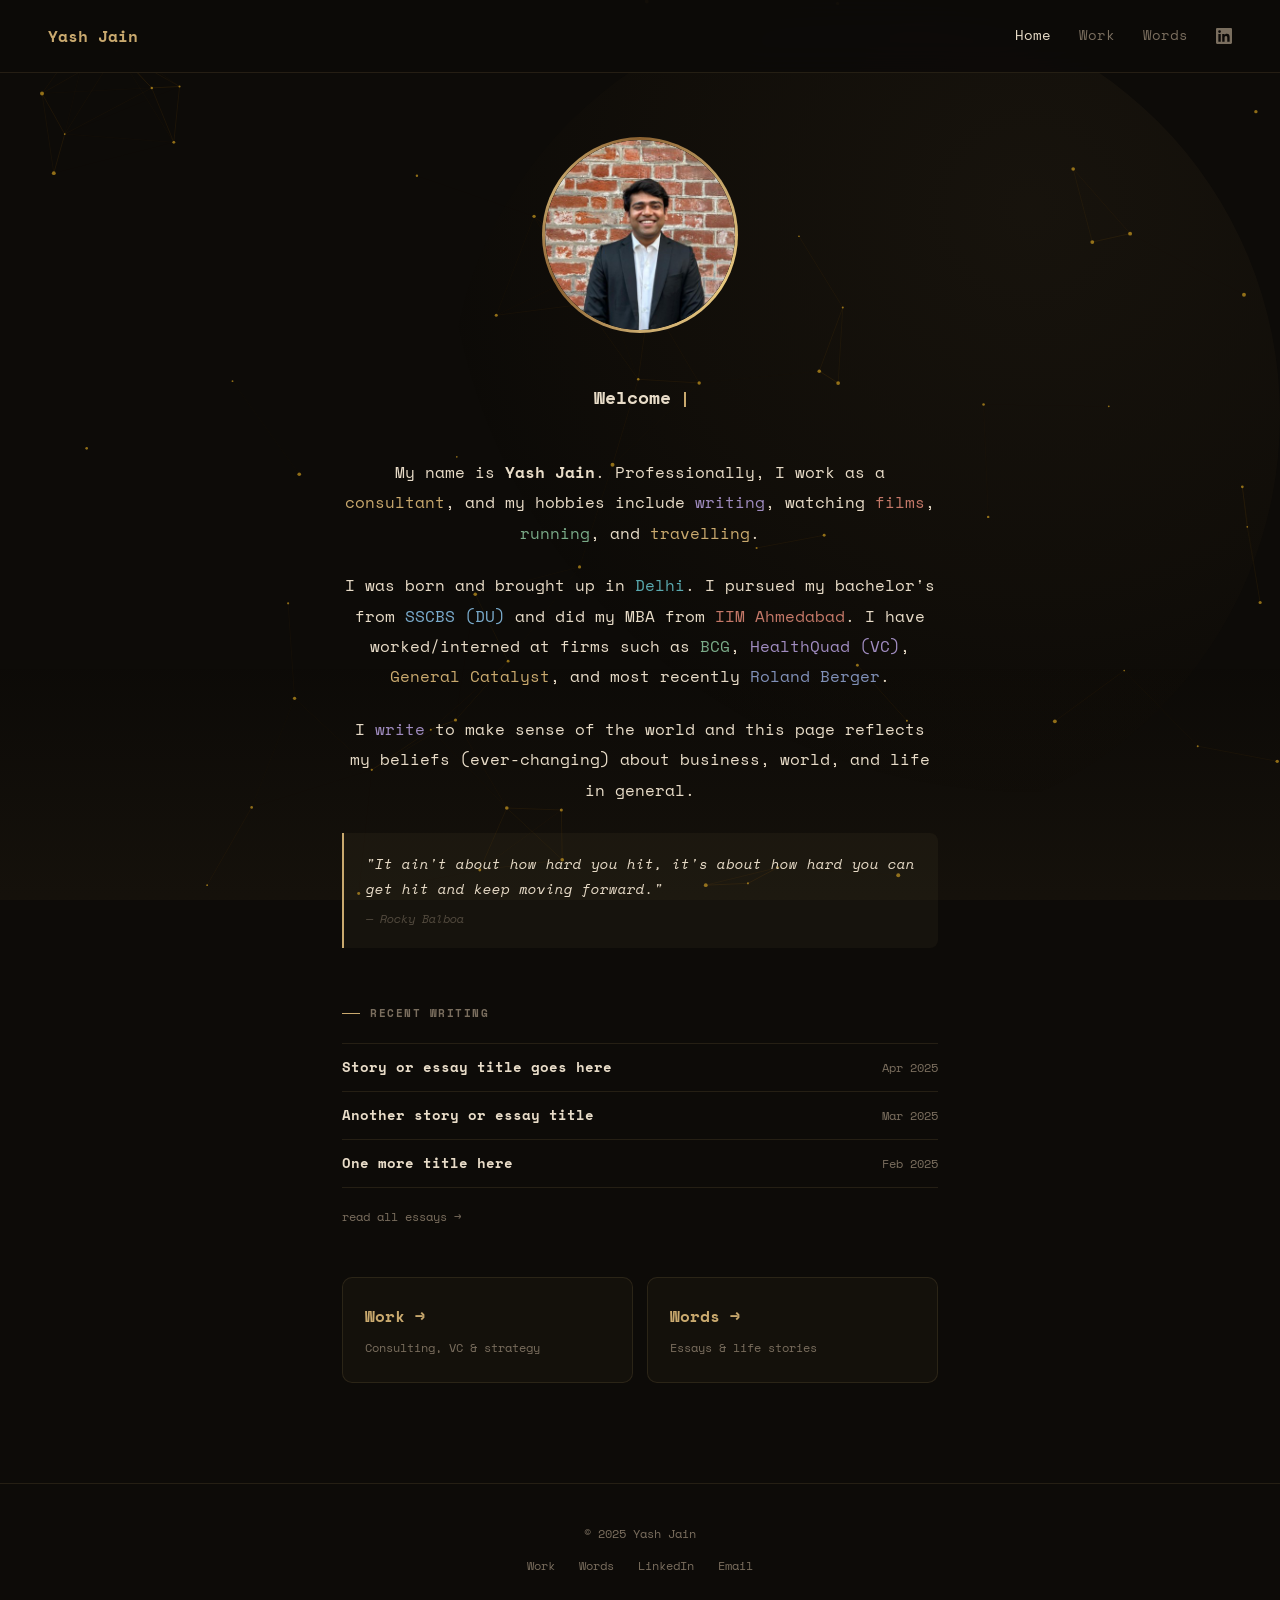
==== commit 87bb585b: "Calmer background, professional colors, Home-first nav, explore cards - Replace animated sun orb wit" ====
--- a/index.html
+++ b/index.html
@@ -25,16 +25,14 @@
 <body>
 
   <canvas id="bg-canvas"></canvas>
-  <div class="sun-orb" id="sun-orb"></div>
-  <div class="horizon-glow"></div>
 
   <!-- ═══ NAV ═══ -->
   <nav>
     <div class="nav-name"><a href="index.html">Yash Jain</a></div>
     <button class="nav-toggle" id="nav-toggle" aria-label="Menu">☰</button>
     <div class="nav-right" id="nav-right">
+      <a href="index.html" class="c-orange active">Home</a>
       <a href="work.html" class="c-gold">Work</a>
-      <a href="index.html" class="c-orange active">Home</a>
       <a href="words.html" class="c-purple">Words</a>
       <a href="https://www.linkedin.com/in/yash-jain-02a8b918b/" target="_blank" rel="noopener" class="c-indigo nav-icon" title="LinkedIn">
         <svg width="16" height="16" viewBox="0 0 24 24" fill="currentColor"><path d="M20.447 20.452h-3.554v-5.569c0-1.328-.027-3.037-1.852-3.037-1.853 0-2.136 1.445-2.136 2.939v5.667H9.351V9h3.414v1.561h.046c.477-.9 1.637-1.85 3.37-1.85 3.601 0 4.267 2.37 4.267 5.455v6.286zM5.337 7.433a2.062 2.062 0 01-2.063-2.065 2.064 2.064 0 112.063 2.065zm1.782 13.019H3.555V9h3.564v11.452zM22.225 0H1.771C.792 0 0 .774 0 1.729v20.542C0 23.227.792 24 1.771 24h20.451C23.2 24 24 23.227 24 22.271V1.729C24 .774 23.2 0 22.222 0h.003z"/></svg>
@@ -126,6 +124,18 @@
       <a href="words.html" class="recent-more">read all essays →</a>
     </div>
 
+    <!-- EXPLORE LINKS -->
+    <div class="explore-section reveal">
+      <a href="work.html" class="explore-card">
+        <div class="explore-card-title">Work →</div>
+        <div class="explore-card-desc">Consulting, VC &amp; strategy</div>
+      </a>
+      <a href="words.html" class="explore-card">
+        <div class="explore-card-title">Words →</div>
+        <div class="explore-card-desc">Essays &amp; life stories</div>
+      </a>
+    </div>
+
   </main>
 
   <footer>
--- a/css/style.css
+++ b/css/style.css
@@ -3,14 +3,13 @@
 * { box-sizing: border-box; margin: 0; padding: 0; }
 
 :root {
-  --bg:      #0f0d0a;
-  --bg-2:    #1a1510;
-  --bg-card: rgba(255, 200, 100, 0.04);
-  --text:    #ede6d6;
-  --muted:   #8a7a65;
-  --border:  rgba(255, 200, 100, 0.13);
-  --gold:    #f59e0b;
-  --orange:  #f97316;
+  --bg:      #0d0b08;
+  --bg-2:    #181410;
+  --bg-card: rgba(201, 169, 110, 0.04);
+  --text:    #e8dcc8;
+  --muted:   #7a6e5e;
+  --border:  rgba(201, 169, 110, 0.13);
+  --gold:    #c9a96e;
   --font:    'Space Mono', 'Courier New', monospace;
 }
 
@@ -26,7 +25,32 @@
   overflow-x: hidden;
 }
 
-/* ── BACKGROUND LAYERS ───────────────────────────── */
+/* ── SUBTLE AMBIENT BACKGROUND ───────────────────── */
+body::before {
+  content: '';
+  position: fixed;
+  top: 0; right: 0;
+  width: 65vw; height: 65vw;
+  border-radius: 50%;
+  background: radial-gradient(circle at 70% 25%,
+    rgba(190, 155, 95, 0.06) 0%,
+    rgba(160, 120, 60, 0.03) 45%,
+    transparent 70%
+  );
+  pointer-events: none;
+  z-index: 0;
+}
+
+body::after {
+  content: '';
+  position: fixed;
+  bottom: 0; left: 0; right: 0;
+  height: 240px;
+  background: linear-gradient(to top, rgba(180, 140, 80, 0.05) 0%, transparent 100%);
+  pointer-events: none;
+  z-index: 0;
+}
+
 #bg-canvas {
   position: fixed;
   top: 0; left: 0;
@@ -35,55 +59,6 @@
   pointer-events: none;
 }
 
-/* Sun orb */
-.sun-orb {
-  position: fixed;
-  top: -180px;
-  right: -180px;
-  width: 600px;
-  height: 600px;
-  border-radius: 50%;
-  background: radial-gradient(circle at center,
-    rgba(251, 191, 36, 0.28) 0%,
-    rgba(249, 115, 22, 0.16) 30%,
-    rgba(239,  68,  68, 0.07) 55%,
-    transparent 72%
-  );
-  pointer-events: none;
-  z-index: 0;
-  animation: sunBreath 6s ease-in-out infinite;
-  transition: transform 0.15s ease-out;
-}
-.sun-orb::before {
-  content: '';
-  position: absolute;
-  inset: 110px;
-  border-radius: 50%;
-  background: radial-gradient(circle, rgba(251, 191, 36, 0.45) 0%, transparent 65%);
-  animation: sunCore 6s ease-in-out infinite;
-}
-@keyframes sunBreath {
-  0%, 100% { transform: scale(1);    opacity: 1;    }
-  50%       { transform: scale(1.06); opacity: 0.88; }
-}
-@keyframes sunCore {
-  0%, 100% { opacity: 0.75; }
-  50%       { opacity: 1;    }
-}
-
-/* Horizon glow */
-.horizon-glow {
-  position: fixed;
-  bottom: 0; left: 0; right: 0;
-  height: 280px;
-  background: linear-gradient(to top,
-    rgba(249, 115, 22, 0.09) 0%,
-    transparent 100%
-  );
-  pointer-events: none;
-  z-index: 0;
-}
-
 nav, main, footer { position: relative; z-index: 1; }
 
 /* ── NAV ─────────────────────────────────────────── */
@@ -92,7 +67,7 @@
   justify-content: space-between;
   align-items: center;
   padding: 22px 48px;
-  background: rgba(15, 13, 10, 0.88);
+  background: rgba(13, 11, 8, 0.9);
   backdrop-filter: blur(16px);
   -webkit-backdrop-filter: blur(16px);
   position: sticky;
@@ -100,34 +75,15 @@
   z-index: 100;
   border-bottom: 1px solid var(--border);
 }
-nav::before {
-  content: '';
-  position: absolute;
-  top: 0; left: 0; right: 0;
-  height: 3px;
-  background: linear-gradient(90deg, #3b82f6, #8b5cf6, #ef4444, #f97316, #eab308);
-  z-index: 2;
-}
 
 .nav-name a {
   font-size: 1rem;
   font-weight: 700;
   color: var(--gold);
   text-decoration: none;
-  transition: all 0.2s;
-  position: relative;
-}
-.nav-name a::after {
-  content: '';
-  position: absolute;
-  bottom: -2px; left: 0; right: 0;
-  height: 1px;
-  background: var(--gold);
-  transform: scaleX(0);
-  transform-origin: left;
-  transition: transform 0.2s;
-}
-.nav-name a:hover::after { transform: scaleX(1); }
+  transition: opacity 0.2s;
+}
+.nav-name a:hover { opacity: 0.7; }
 
 .nav-right {
   display: flex;
@@ -138,26 +94,13 @@
   font-size: 0.85rem;
   text-decoration: none;
   font-weight: 400;
-  color: var(--text);
+  color: var(--muted);
   transition: color 0.2s;
-  position: relative;
-}
-.nav-right a::after {
-  content: '';
-  position: absolute;
-  bottom: -2px; left: 0; right: 0;
-  height: 1px;
-  background: currentColor;
-  transform: scaleX(0);
-  transform-origin: left;
-  transition: transform 0.2s;
-}
-.nav-right a:hover { color: var(--gold); }
-.nav-right a:hover::after { transform: scaleX(1); }
-.nav-right a.active { color: var(--gold); text-decoration: underline; }
+}
+.nav-right a:hover,
+.nav-right a.active { color: var(--text); }
 
 .nav-icon { display: flex; align-items: center; }
-.nav-icon::after { display: none !important; }
 
 .nav-toggle {
   display: none;
@@ -167,45 +110,44 @@
   font-size: 1.3rem;
   color: var(--text);
   font-family: var(--font);
-  transition: color 0.2s;
   z-index: 110;
 }
-.nav-toggle:hover { color: var(--gold); }
 
 /* ── HOMEPAGE ─────────────────────────────────────── */
 .main {
-  max-width: 680px;
+  max-width: 660px;
   margin: 0 auto;
-  padding: 60px 32px 100px;
+  padding: 64px 32px 100px;
   text-align: center;
 }
 
-/* Spinning photo ring */
+/* Elegant gold photo ring */
 .photo-wrap {
-  width: 200px;
-  height: 200px;
+  width: 196px;
+  height: 196px;
   position: relative;
-  margin: 0 auto 44px;
+  margin: 0 auto 48px;
 }
 .photo-ring {
   position: absolute;
   inset: 0;
   border-radius: 50%;
   background: conic-gradient(
-    #f59e0b 0deg,
-    #f97316 72deg,
-    #ef4444 144deg,
-    #8b5cf6 216deg,
-    #3b82f6 288deg,
-    #f59e0b 360deg
+    #8a6030 0deg,
+    #c9a96e 60deg,
+    #e8c880 120deg,
+    #c9a96e 180deg,
+    #8a6030 240deg,
+    #c9a96e 300deg,
+    #8a6030 360deg
   );
-  animation: ringRotate 7s linear infinite;
+  animation: ringRotate 14s linear infinite;
 }
 @keyframes ringRotate { to { transform: rotate(360deg); } }
 
 .photo-circle {
   position: absolute;
-  inset: 4px;
+  inset: 3px;
   border-radius: 50%;
   overflow: hidden;
   background: var(--bg);
@@ -219,8 +161,8 @@
   border-radius: 50%;
   transition: transform 0.4s ease;
 }
-.photo-wrap:hover img { transform: scale(1.05); }
-.photo-circle svg { opacity: 0.2; color: var(--muted); }
+.photo-wrap:hover img { transform: scale(1.04); }
+.photo-circle svg { opacity: 0.18; color: var(--muted); }
 
 /* Intro */
 .intro p {
@@ -229,27 +171,28 @@
   line-height: 1.9;
 }
 .intro .greeting {
-  font-size: 1.15rem;
+  font-size: 1.1rem;
   font-weight: 700;
   margin-bottom: 32px;
   min-height: 2.5em;
 }
 
-/* Rocky quote gradient */
+/* Rocky quote */
 .rocky-quote {
   display: block;
   margin-top: 28px;
-  padding: 20px 24px;
-  border-left: 3px solid var(--gold);
-  background: rgba(245, 158, 11, 0.06);
+  padding: 18px 22px;
+  border-left: 2px solid var(--gold);
+  background: rgba(201, 169, 110, 0.05);
   border-radius: 0 8px 8px 0;
   font-style: italic;
-  font-size: 0.9rem;
+  font-size: 0.88rem;
   line-height: 1.8;
   text-align: left;
   color: var(--muted);
 }
 .rocky-quote em { color: var(--text); font-style: italic; }
+.rocky-quote small { margin-top: 8px; display: block; opacity: 0.5; font-size: 0.78rem; }
 
 /* Blinking cursor */
 .cursor {
@@ -258,24 +201,25 @@
   height: 0.85em;
   background: var(--gold);
   vertical-align: middle;
-  margin-left: 3px;
+  margin-left: 2px;
   animation: blink 1.1s step-end infinite;
 }
 @keyframes blink { 50% { opacity: 0; } }
 
-/* ── COLORFUL LINKS ───────────────────────────────── */
+/* ── LINKS ────────────────────────────────────────── */
 a { text-decoration: none; transition: opacity 0.15s; }
-a:hover { text-decoration: underline; }
-
-.c-blue   { color: #60a5fa; }
-.c-green  { color: #4ade80; }
-.c-purple { color: #c084fc; }
-.c-teal   { color: #2dd4bf; }
-.c-orange { color: #fb923c; }
-.c-red    { color: #f87171; }
-.c-pink   { color: #f472b6; }
-.c-gold   { color: #fbbf24; }
-.c-indigo { color: #818cf8; }
+a:hover { text-decoration: underline; opacity: 0.8; }
+
+/* Muted, professional accent tones */
+.c-blue   { color: #7aabcc; }
+.c-green  { color: #7aab88; }
+.c-purple { color: #a08cc0; }
+.c-teal   { color: #5aaab0; }
+.c-orange { color: var(--gold); }
+.c-red    { color: #c47868; }
+.c-pink   { color: #b87890; }
+.c-gold   { color: var(--gold); }
+.c-indigo { color: #8090b8; }
 
 /* ── SECTION LABELS ───────────────────────────────── */
 .recent-section { margin-top: 56px; text-align: left; }
@@ -284,7 +228,7 @@
   display: flex;
   align-items: center;
   gap: 10px;
-  font-size: 0.7rem;
+  font-size: 0.68rem;
   font-weight: 700;
   letter-spacing: 0.14em;
   text-transform: uppercase;
@@ -294,13 +238,12 @@
 .recent-label::before {
   content: '';
   display: inline-block;
-  width: 20px; height: 2px;
-  background: linear-gradient(90deg, var(--gold), var(--orange));
-  border-radius: 2px;
+  width: 18px; height: 1px;
+  background: var(--gold);
   flex-shrink: 0;
 }
 
-/* Recent writing list */
+/* Recent list */
 .recent-list { display: flex; flex-direction: column; }
 
 .recent-item {
@@ -308,29 +251,62 @@
   justify-content: space-between;
   align-items: baseline;
   gap: 16px;
-  padding: 14px 12px;
+  padding: 13px 0;
   border-bottom: 1px solid var(--border);
-  border-radius: 6px;
-  margin: 0 -12px;
-  transition: background 0.2s, transform 0.15s;
+  transition: padding-left 0.18s;
 }
 .recent-item:first-child { border-top: 1px solid var(--border); }
-.recent-item:hover {
-  background: var(--bg-card);
-  transform: translateX(6px);
-}
-
-.recent-item-title { font-weight: 700; font-size: 0.88rem; line-height: 1.4; }
-.recent-item-date { font-size: 0.72rem; color: var(--muted); white-space: nowrap; }
+.recent-item:hover { padding-left: 8px; }
+
+.recent-item-title { font-weight: 700; font-size: 0.88rem; line-height: 1.4; color: var(--text); }
+.recent-item-date  { font-size: 0.72rem; color: var(--muted); white-space: nowrap; }
 
 .recent-more {
   display: inline-block;
   margin-top: 18px;
-  font-size: 0.8rem;
+  font-size: 0.78rem;
   color: var(--muted);
   transition: color 0.2s;
 }
 .recent-more:hover { color: var(--gold); text-decoration: underline; }
+
+/* ── EXPLORE CARDS (homepage) ─────────────────────── */
+.explore-section {
+  display: grid;
+  grid-template-columns: 1fr 1fr;
+  gap: 14px;
+  margin-top: 48px;
+}
+
+.explore-card {
+  display: block;
+  padding: 24px 22px;
+  border: 1px solid var(--border);
+  border-radius: 10px;
+  text-decoration: none;
+  color: inherit;
+  background: var(--bg-card);
+  transition: border-color 0.22s, background 0.22s, transform 0.22s;
+  text-align: left;
+}
+.explore-card:hover {
+  border-color: var(--gold);
+  background: rgba(201, 169, 110, 0.07);
+  transform: translateY(-3px);
+  text-decoration: none;
+  opacity: 1;
+}
+.explore-card-title {
+  font-size: 1rem;
+  font-weight: 700;
+  color: var(--gold);
+  margin-bottom: 8px;
+}
+.explore-card-desc {
+  font-size: 0.78rem;
+  color: var(--muted);
+  line-height: 1.6;
+}
 
 /* ── INNER PAGES ──────────────────────────────────── */
 .page-main {
@@ -344,39 +320,27 @@
   margin-bottom: 56px;
   padding-bottom: 32px;
   border-bottom: 1px solid var(--border);
-  position: relative;
-}
-.page-header::after {
-  content: '';
-  position: absolute;
-  bottom: -1px; left: 50%;
-  transform: translateX(-50%);
-  width: 64px; height: 3px;
-  background: linear-gradient(90deg, var(--gold), var(--orange));
-  border-radius: 2px;
-}
-
-.page-title { font-size: 1.5rem; font-weight: 700; margin-bottom: 8px; }
+}
+
+.page-title { font-size: 1.4rem; font-weight: 700; margin-bottom: 8px; }
 .page-subtitle { font-size: 0.83rem; color: var(--muted); line-height: 1.7; }
 
 /* ── WORK PAGE ────────────────────────────────────── */
 .work-list { display: flex; flex-direction: column; }
 
 .work-item {
-  padding: 32px 20px;
+  padding: 30px 20px;
   border-bottom: 1px solid var(--border);
-  border-left: 3px solid transparent;
-  margin-left: 0;
+  border-left: 2px solid transparent;
   background: transparent;
-  border-radius: 0 8px 8px 0;
-  transition: border-left-color 0.25s, background 0.25s, padding-left 0.2s, box-shadow 0.25s;
+  border-radius: 0 6px 6px 0;
+  transition: border-left-color 0.22s, background 0.22s, padding-left 0.18s;
 }
 .work-item:first-child { border-top: 1px solid var(--border); }
 .work-item:hover {
   border-left-color: var(--gold);
-  background: rgba(245, 158, 11, 0.05);
+  background: rgba(201, 169, 110, 0.04);
   padding-left: 28px;
-  box-shadow: inset 4px 0 20px rgba(245, 158, 11, 0.08);
 }
 
 .work-header {
@@ -388,45 +352,40 @@
   margin-bottom: 4px;
 }
 .work-company { font-size: 1rem; font-weight: 700; }
-.work-period { font-size: 0.75rem; color: var(--muted); }
-.work-role { font-size: 0.83rem; color: var(--muted); font-style: italic; margin-bottom: 12px; }
+.work-period  { font-size: 0.75rem; color: var(--muted); }
+.work-role    { font-size: 0.82rem; color: var(--muted); font-style: italic; margin-bottom: 12px; }
 
 .work-subsection {
-  font-size: 0.68rem;
+  font-size: 0.67rem;
   font-weight: 700;
   text-transform: uppercase;
   letter-spacing: 0.1em;
   color: var(--muted);
-  margin-top: 20px;
+  margin-top: 18px;
   margin-bottom: 10px;
   display: flex;
   align-items: center;
   gap: 10px;
 }
 .work-subsection::after {
-  content: '';
-  flex: 1;
-  height: 1px;
-  background: var(--border);
+  content: ''; flex: 1; height: 1px; background: var(--border);
 }
 
 .work-bullets { list-style: none; padding: 0; margin: 0; display: flex; flex-direction: column; gap: 8px; }
-
 .work-bullets > li {
   font-size: 0.875rem;
   line-height: 1.75;
   color: var(--text);
+  opacity: 0.88;
   padding-left: 18px;
   position: relative;
-  opacity: 0.9;
 }
 .work-bullets > li::before {
-  content: '●';
+  content: '–';
   position: absolute;
   left: 0;
-  font-size: 0.42rem;
-  top: 8px;
   color: var(--gold);
+  font-size: 0.85rem;
 }
 
 .work-sub-bullets { list-style: none; padding: 0; margin: 7px 0 0 18px; display: flex; flex-direction: column; gap: 5px; }
@@ -434,63 +393,53 @@
   font-size: 0.83rem;
   line-height: 1.7;
   color: var(--muted);
-  padding-left: 16px;
+  padding-left: 14px;
   position: relative;
 }
 .work-sub-bullets li::before {
-  content: '○';
+  content: '·';
   position: absolute;
   left: 0;
-  font-size: 0.48rem;
-  top: 7px;
-  color: var(--muted);
-}
-
-/* ── EDUCATION CARDS (work page) ─────────────────── */
+  color: var(--muted);
+  font-size: 1rem;
+  top: -1px;
+}
+
+/* ── EDUCATION (work page) ────────────────────────── */
 .edu-card {
   padding: 28px 20px;
   border-bottom: 1px solid var(--border);
-  border-left: 3px solid transparent;
-  background: transparent;
-  border-radius: 0 8px 8px 0;
-  transition: border-left-color 0.25s, background 0.25s, padding-left 0.2s, box-shadow 0.25s;
+  border-left: 2px solid transparent;
+  border-radius: 0 6px 6px 0;
+  transition: border-left-color 0.22s, background 0.22s, padding-left 0.18s;
 }
 .edu-card:first-of-type { border-top: 1px solid var(--border); }
 .edu-card:hover {
-  border-left-color: #f87171;
-  background: rgba(239, 68, 68, 0.04);
+  border-left-color: #c47868;
+  background: rgba(196, 120, 104, 0.04);
   padding-left: 28px;
-  box-shadow: inset 4px 0 20px rgba(239, 68, 68, 0.07);
-}
-
-.edu-card-header {
-  display: flex;
-  justify-content: space-between;
-  align-items: baseline;
-  flex-wrap: wrap;
-  gap: 6px;
-  margin-bottom: 4px;
-}
+}
+
+.edu-card-header { display: flex; justify-content: space-between; align-items: baseline; flex-wrap: wrap; gap: 6px; margin-bottom: 4px; }
 .edu-card-school { font-size: 0.95rem; font-weight: 700; }
-.edu-card-year { font-size: 0.75rem; color: var(--muted); }
-.edu-card-degree { font-size: 0.8rem; color: var(--muted); font-style: italic; margin-bottom: 12px; }
+.edu-card-year   { font-size: 0.75rem; color: var(--muted); }
+.edu-card-degree { font-size: 0.79rem; color: var(--muted); font-style: italic; margin-bottom: 12px; }
 
 .edu-card-bullets { list-style: none; padding: 0; margin: 0; display: flex; flex-direction: column; gap: 6px; }
 .edu-card-bullets li {
   font-size: 0.83rem;
   line-height: 1.7;
   color: var(--text);
-  padding-left: 16px;
+  opacity: 0.82;
+  padding-left: 18px;
   position: relative;
-  opacity: 0.85;
 }
 .edu-card-bullets li::before {
-  content: '●';
+  content: '–';
   position: absolute;
   left: 0;
-  font-size: 0.4rem;
-  top: 7px;
-  color: #f87171;
+  color: #c47868;
+  font-size: 0.85rem;
 }
 
 /* ── EDUCATION DIVIDER ────────────────────────────── */
@@ -500,11 +449,9 @@
   gap: 16px;
   margin: 64px 0 0;
 }
-.edu-divider::before, .edu-divider::after {
-  content: ''; flex: 1; height: 1px; background: var(--border);
-}
+.edu-divider::before, .edu-divider::after { content: ''; flex: 1; height: 1px; background: var(--border); }
 .edu-divider-label {
-  font-size: 0.7rem;
+  font-size: 0.68rem;
   font-weight: 700;
   letter-spacing: 0.14em;
   text-transform: uppercase;
@@ -516,9 +463,9 @@
 .story-list { display: flex; flex-direction: column; }
 
 .story-item {
-  padding: 28px 20px;
+  padding: 26px 20px;
   border-bottom: 1px solid var(--border);
-  border-left: 3px solid transparent;
+  border-left: 2px solid transparent;
   display: grid;
   grid-template-columns: 1fr auto;
   gap: 20px;
@@ -526,42 +473,42 @@
   cursor: pointer;
   text-decoration: none;
   color: inherit;
-  border-radius: 0 8px 8px 0;
-  transition: border-left-color 0.25s, background 0.25s, padding-left 0.2s, box-shadow 0.25s;
+  border-radius: 0 6px 6px 0;
+  transition: border-left-color 0.22s, background 0.22s, padding-left 0.18s;
 }
 .story-item:first-child { border-top: 1px solid var(--border); }
 .story-item:hover {
-  border-left-color: #c084fc;
-  background: rgba(139, 92, 246, 0.05);
+  border-left-color: #a08cc0;
+  background: rgba(160, 140, 192, 0.04);
   padding-left: 28px;
-  box-shadow: inset 4px 0 20px rgba(139, 92, 246, 0.08);
-}
-
-.story-tag { font-size: 0.67rem; font-weight: 700; text-transform: uppercase; letter-spacing: 0.1em; margin-bottom: 7px; }
-.story-title { font-size: 0.97rem; font-weight: 700; display: block; margin-bottom: 7px; line-height: 1.4; }
+  text-decoration: none;
+  opacity: 1;
+}
+
+.story-tag     { font-size: 0.66rem; font-weight: 700; text-transform: uppercase; letter-spacing: 0.1em; margin-bottom: 7px; }
+.story-title   { font-size: 0.95rem; font-weight: 700; display: block; margin-bottom: 7px; line-height: 1.4; }
 .story-excerpt { font-size: 0.82rem; color: var(--muted); line-height: 1.75; }
-
-.story-meta { text-align: right; flex-shrink: 0; padding-top: 2px; }
-.story-date { font-size: 0.72rem; color: var(--muted); display: block; margin-bottom: 3px; }
-.story-mins { font-size: 0.68rem; color: var(--muted); opacity: 0.6; }
+.story-meta    { text-align: right; flex-shrink: 0; padding-top: 2px; }
+.story-date    { font-size: 0.72rem; color: var(--muted); display: block; margin-bottom: 3px; }
+.story-mins    { font-size: 0.68rem; color: var(--muted); opacity: 0.55; }
 
 /* ── EDIT HINT ────────────────────────────────────── */
 .edit-hint {
   margin-top: 48px;
-  padding: 20px 24px;
-  background: rgba(255, 200, 100, 0.04);
+  padding: 18px 22px;
+  background: var(--bg-card);
   border-radius: 8px;
-  border-left: 3px solid var(--border);
-  font-size: 0.75rem;
+  border-left: 2px solid var(--border);
+  font-size: 0.73rem;
   color: var(--muted);
   line-height: 1.8;
 }
 .edit-hint code {
-  background: rgba(255,200,100,0.08);
+  background: rgba(201,169,110,0.08);
   padding: 1px 5px;
   border-radius: 3px;
   font-family: var(--font);
-  font-size: 0.75rem;
+  font-size: 0.73rem;
   color: var(--gold);
 }
 
@@ -569,19 +516,11 @@
 footer {
   text-align: center;
   padding: 40px 32px;
-  font-size: 0.75rem;
+  font-size: 0.73rem;
   color: var(--muted);
   position: relative;
   z-index: 1;
   border-top: 1px solid var(--border);
-}
-footer::before {
-  content: '';
-  display: block;
-  width: 64px; height: 2px;
-  background: linear-gradient(90deg, var(--gold), var(--orange));
-  margin: 0 auto 24px;
-  border-radius: 2px;
 }
 .footer-links {
   display: flex;
@@ -590,50 +529,44 @@
   margin-top: 12px;
   flex-wrap: wrap;
 }
-.footer-links a {
-  font-size: 0.72rem;
-  color: var(--muted);
-  transition: color 0.2s;
-}
+.footer-links a { font-size: 0.72rem; color: var(--muted); transition: color 0.2s; }
 .footer-links a:hover { color: var(--gold); text-decoration: underline; }
 
 /* ── SCROLL REVEAL ────────────────────────────────── */
 .reveal {
   opacity: 0;
-  transform: translateY(22px);
-  transition: opacity 0.55s ease, transform 0.55s ease;
+  transform: translateY(20px);
+  transition: opacity 0.5s ease, transform 0.5s ease;
 }
 .reveal.visible { opacity: 1; transform: translateY(0); }
 
 /* ── RESPONSIVE ───────────────────────────────────── */
 @media (max-width: 640px) {
   nav { padding: 18px 20px; }
-  nav::before { height: 2px; }
   .nav-right {
     display: none;
     flex-direction: column;
     position: fixed;
     inset: 0;
-    background: rgba(15, 13, 10, 0.97);
+    background: rgba(13, 11, 8, 0.97);
     padding: 90px 32px 40px;
     gap: 28px;
     align-items: flex-start;
-    border-top: none;
     z-index: 99;
-    animation: menuSlide 0.25s ease;
+    animation: menuSlide 0.22s ease;
   }
   @keyframes menuSlide {
-    from { opacity: 0; transform: translateY(-12px); }
+    from { opacity: 0; transform: translateY(-10px); }
     to   { opacity: 1; transform: translateY(0); }
   }
   .nav-right.open { display: flex; }
-  .nav-right.open a { font-size: 1.2rem; color: var(--text); }
+  .nav-right.open a { font-size: 1.15rem; color: var(--text); }
   .nav-toggle { display: block; }
   .main, .page-main { padding: 40px 20px 80px; }
-  .photo-wrap { width: 160px; height: 160px; }
+  .photo-wrap { width: 156px; height: 156px; }
+  .explore-section { grid-template-columns: 1fr; }
   .story-item { grid-template-columns: 1fr; }
   .story-meta { text-align: left; }
   .work-header { flex-direction: column; gap: 3px; }
   .footer-links { gap: 16px; }
-  .sun-orb { width: 350px; height: 350px; top: -100px; right: -100px; }
-}
+}
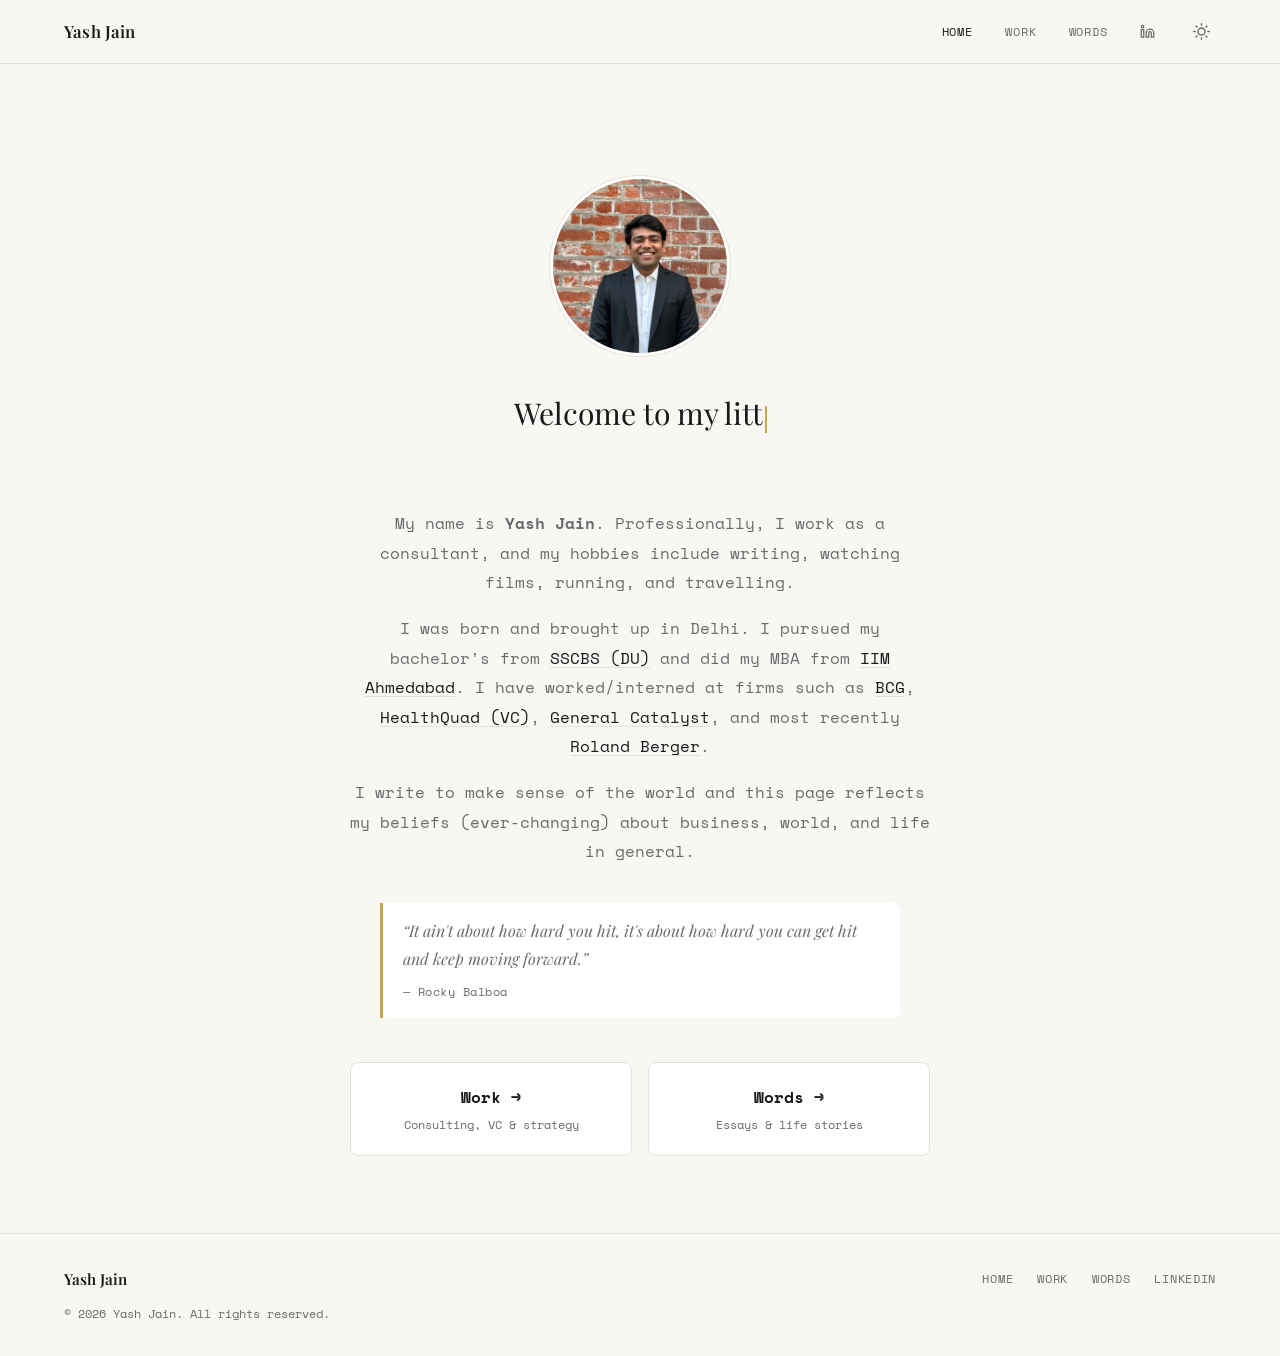
==== commit 5eb8b751: "Port redesign from reference site — new design system - Add Playfair Display serif font for headings" ====
--- a/index.html
+++ b/index.html
@@ -1,152 +1,137 @@
 <!DOCTYPE html>
-<html lang="en">
+<html lang="en" data-theme="light">
 <head>
+  <script>
+    (function () {
+      try {
+        document.documentElement.dataset.theme = localStorage.getItem('theme') || 'light';
+      } catch (_) {}
+    })();
+  </script>
   <meta charset="UTF-8" />
   <meta name="viewport" content="width=device-width, initial-scale=1.0" />
   <title>Yash Jain</title>
-  <meta name="description" content="Yash Jain — Writer. Consultant. Music. Films. Comedy." />
+  <meta name="description" content="Yash Jain — Management Consultant, Writer, and Explorer." />
 
-  <!-- Open Graph / Social Preview -->
+  <!-- Open Graph -->
   <meta property="og:type"        content="website" />
   <meta property="og:url"         content="https://yashgitbest.github.io/Project-website/" />
   <meta property="og:title"       content="Yash Jain" />
   <meta property="og:description" content="Writer. Consultant. Music. Films. Comedy." />
   <meta property="og:image"       content="https://yashgitbest.github.io/Project-website/images/photo.jpg" />
   <meta name="twitter:card"       content="summary_large_image" />
-  <meta name="twitter:title"      content="Yash Jain" />
-  <meta name="twitter:description" content="Writer. Consultant. Music. Films. Comedy." />
 
   <link rel="icon" href="favicon.svg" type="image/svg+xml" />
   <link rel="preconnect" href="https://fonts.googleapis.com" />
   <link rel="preconnect" href="https://fonts.gstatic.com" crossorigin />
-  <link href="https://fonts.googleapis.com/css2?family=Space+Mono:ital,wght@0,400;0,700;1,400&display=swap" rel="stylesheet" />
   <link rel="stylesheet" href="css/style.css" />
 </head>
-<body>
-
-  <canvas id="bg-canvas"></canvas>
+<body data-page="home">
 
   <!-- ═══ NAV ═══ -->
-  <nav>
-    <div class="nav-name"><a href="index.html">Yash Jain</a></div>
-    <button class="nav-toggle" id="nav-toggle" aria-label="Menu">☰</button>
-    <div class="nav-right" id="nav-right">
-      <a href="index.html" class="c-orange active">Home</a>
-      <a href="work.html" class="c-gold">Work</a>
-      <a href="words.html" class="c-purple">Words</a>
-      <a href="https://www.linkedin.com/in/yash-jain-02a8b918b/" target="_blank" rel="noopener" class="c-indigo nav-icon" title="LinkedIn">
-        <svg width="16" height="16" viewBox="0 0 24 24" fill="currentColor"><path d="M20.447 20.452h-3.554v-5.569c0-1.328-.027-3.037-1.852-3.037-1.853 0-2.136 1.445-2.136 2.939v5.667H9.351V9h3.414v1.561h.046c.477-.9 1.637-1.85 3.37-1.85 3.601 0 4.267 2.37 4.267 5.455v6.286zM5.337 7.433a2.062 2.062 0 01-2.063-2.065 2.064 2.064 0 112.063 2.065zm1.782 13.019H3.555V9h3.564v11.452zM22.225 0H1.771C.792 0 0 .774 0 1.729v20.542C0 23.227.792 24 1.771 24h20.451C23.2 24 24 23.227 24 22.271V1.729C24 .774 23.2 0 22.222 0h.003z"/></svg>
-      </a>
+  <nav class="nav">
+    <a href="index.html" class="nav-logo">Yash Jain</a>
+
+    <div class="nav-right">
+      <div class="nav-links">
+        <a href="index.html"  data-nav="home">Home</a>
+        <a href="work.html"   data-nav="work">Work</a>
+        <a href="words.html"  data-nav="words">Words</a>
+        <a href="https://www.linkedin.com/in/yash-jain-02a8b918b/"
+          target="_blank" rel="noopener noreferrer"
+          class="nav-icon-link" aria-label="LinkedIn">
+          <svg xmlns="http://www.w3.org/2000/svg" viewBox="0 0 24 24"
+            fill="none" stroke="currentColor" stroke-width="2"
+            stroke-linecap="round" stroke-linejoin="round">
+            <path d="M16 8a6 6 0 0 1 6 6v7h-4v-7a2 2 0 0 0-2-2 2 2 0 0 0-2 2v7h-4v-7a6 6 0 0 1 6-6z"/>
+            <rect x="2" y="9" width="4" height="12"/>
+            <circle cx="4" cy="4" r="2"/>
+          </svg>
+        </a>
+      </div>
+
+      <button class="theme-toggle" id="themeToggle" aria-label="Toggle theme">
+        <svg class="icon-sun" xmlns="http://www.w3.org/2000/svg"
+          viewBox="0 0 24 24" fill="none" stroke="currentColor"
+          stroke-width="2" stroke-linecap="round" stroke-linejoin="round">
+          <circle cx="12" cy="12" r="5"/>
+          <line x1="12" y1="1"  x2="12" y2="3"/>
+          <line x1="12" y1="21" x2="12" y2="23"/>
+          <line x1="4.22" y1="4.22"   x2="5.64"  y2="5.64"/>
+          <line x1="18.36" y1="18.36" x2="19.78" y2="19.78"/>
+          <line x1="1"  y1="12" x2="3"  y2="12"/>
+          <line x1="21" y1="12" x2="23" y2="12"/>
+          <line x1="4.22"  y1="19.78" x2="5.64"  y2="18.36"/>
+          <line x1="18.36" y1="5.64"  x2="19.78" y2="4.22"/>
+        </svg>
+        <svg class="icon-moon" xmlns="http://www.w3.org/2000/svg"
+          viewBox="0 0 24 24" fill="none" stroke="currentColor"
+          stroke-width="2" stroke-linecap="round" stroke-linejoin="round">
+          <path d="M21 12.79A9 9 0 1 1 11.21 3 7 7 0 0 0 21 12.79z"/>
+        </svg>
+      </button>
+
+      <button class="hamburger" id="hamburger" aria-label="Open menu" aria-expanded="false">
+        <span></span><span></span><span></span>
+      </button>
     </div>
   </nav>
 
-  <!-- ═══ HOMEPAGE CONTENT ═══ -->
-  <main class="main">
+  <!-- Mobile nav drawer -->
+  <div class="nav-mobile" id="navMobile">
+    <a href="index.html"  data-nav="home">Home</a>
+    <a href="work.html"   data-nav="work">Work</a>
+    <a href="words.html"  data-nav="words">Words</a>
+    <a href="https://www.linkedin.com/in/yash-jain-02a8b918b/" target="_blank" rel="noopener noreferrer">LinkedIn</a>
+  </div>
 
-    <!-- PHOTO -->
-    <div class="photo-wrap reveal">
-      <div class="photo-ring"></div>
-      <div class="photo-circle">
-        <!--
-          ✏️ TO ADD YOUR PHOTO:
-          Remove the SVG below and add:  <img src="images/photo.jpg" alt="Yash Jain" />
-        -->
-        <img src="images/photo.jpg" alt="Yash Jain"
-             onerror="this.style.display='none'; this.nextElementSibling.style.display='flex';" />
-        <svg style="display:none" width="56" height="56" viewBox="0 0 24 24" fill="none" stroke="currentColor" stroke-width="1.2">
-          <circle cx="12" cy="8" r="5"/><path d="M3 21v-2a9 9 0 0118 0v2"/>
-        </svg>
-      </div>
-    </div>
+  <!-- ═══ MAIN ═══ -->
+  <main>
+    <div class="container">
+      <section class="hero">
 
-    <!-- ✏️ EDIT YOUR INTRO BELOW -->
-    <div class="intro reveal">
-
-      <p class="greeting" id="greeting-text">
-        <!-- Filled by typewriter JS -->
-        <span class="cursor"></span>
-      </p>
-
-      <p>
-        My name is <strong>Yash Jain</strong>. Professionally, I work as a
-        <a href="work.html" class="c-gold">consultant</a>, and my hobbies include
-        <a href="words.html" class="c-purple">writing</a>,
-        watching <a href="#" class="c-red">films</a>,
-        <a href="#" class="c-green">running</a>, and
-        <a href="#" class="c-orange">travelling</a>.
-      </p>
-
-      <p>
-        I was born and brought up in <a href="#" class="c-teal">Delhi</a>. I pursued my
-        bachelor's from <a href="#" class="c-blue">SSCBS (DU)</a> and did my MBA from
-        <a href="#" class="c-red">IIM Ahmedabad</a>. I have worked/interned at firms such as
-        <a href="https://www.bcg.com" target="_blank" rel="noopener" class="c-green">BCG</a>,
-        <a href="https://healthquad.in" target="_blank" rel="noopener" class="c-purple">HealthQuad (VC)</a>,
-        <a href="https://www.generalcatalyst.com" target="_blank" rel="noopener" class="c-orange">General Catalyst</a>, and most recently
-        <a href="https://www.rolandberger.com" target="_blank" rel="noopener" class="c-indigo">Roland Berger</a>.
-      </p>
-
-      <p>
-        I <a href="words.html" class="c-purple">write</a> to make sense of the world and
-        this page reflects my beliefs (ever-changing) about business, world, and life in general.
-      </p>
-
-      <blockquote class="rocky-quote">
-        <em>"It ain't about how hard you hit, it's about how hard you can get hit and keep moving forward."</em>
-        <br /><small style="margin-top:6px;display:block;opacity:0.6;">— Rocky Balboa</small>
-      </blockquote>
-
-    </div>
-    <!-- ═══ END INTRO ═══ -->
-
-    <!-- RECENT WRITING PREVIEW -->
-    <!-- ✏️ Update title, href, and date once you publish a piece -->
-    <div class="recent-section reveal">
-      <span class="recent-label">Recent writing</span>
-      <div class="recent-list">
-
-        <div class="recent-item">
-          <a href="#" class="recent-item-title c-purple">Story or essay title goes here</a>
-          <span class="recent-item-date">Apr 2025</span>
+        <div class="hero-avatar-hover fade-in">
+          <div class="hero-avatar">
+            <img src="images/photo.jpg" alt="Yash Jain" />
+          </div>
         </div>
 
-        <div class="recent-item">
-          <a href="#" class="recent-item-title c-gold">Another story or essay title</a>
-          <span class="recent-item-date">Mar 2025</span>
+        <h1 class="hero-tagline">
+          <span id="typewriter"></span><span class="cursor"></span>
+        </h1>
+
+        <div class="hero-bio fade-in" id="heroBio" style="animation-delay: 0.2s"></div>
+
+        <div class="hero-quote fade-in" style="animation-delay: 0.4s">
+          <blockquote id="heroQuote"></blockquote>
+          <cite id="heroQuoteAuthor"></cite>
         </div>
 
-        <div class="recent-item">
-          <a href="#" class="recent-item-title c-teal">One more title here</a>
-          <span class="recent-item-date">Feb 2025</span>
+        <div class="home-sections fade-in" style="animation-delay: 0.6s">
+          <a href="work.html" class="home-section-card">
+            <div class="home-section-card-title">Work &rarr;</div>
+            <div class="home-section-card-desc">Consulting, VC &amp; strategy</div>
+          </a>
+          <a href="words.html" class="home-section-card">
+            <div class="home-section-card-title">Words &rarr;</div>
+            <div class="home-section-card-desc">Essays &amp; life stories</div>
+          </a>
         </div>
 
-      </div>
-      <a href="words.html" class="recent-more">read all essays →</a>
+      </section>
     </div>
-
-    <!-- EXPLORE LINKS -->
-    <div class="explore-section reveal">
-      <a href="work.html" class="explore-card">
-        <div class="explore-card-title">Work →</div>
-        <div class="explore-card-desc">Consulting, VC &amp; strategy</div>
-      </a>
-      <a href="words.html" class="explore-card">
-        <div class="explore-card-title">Words →</div>
-        <div class="explore-card-desc">Essays &amp; life stories</div>
-      </a>
-    </div>
-
   </main>
 
+  <!-- ═══ FOOTER ═══ -->
   <footer>
-    © 2025 Yash Jain
+    <span class="footer-name">Yash Jain</span>
     <div class="footer-links">
+      <a href="index.html">Home</a>
       <a href="work.html">Work</a>
       <a href="words.html">Words</a>
-      <a href="https://www.linkedin.com/in/yash-jain-02a8b918b/" target="_blank" rel="noopener">LinkedIn</a>
-      <!-- ✏️ Add your email below -->
-      <a href="mailto:your@email.com">Email</a>
+      <a href="https://www.linkedin.com/in/yash-jain-02a8b918b/" target="_blank" rel="noopener noreferrer">LinkedIn</a>
     </div>
+    <span class="footer-copy">© <span id="footerYear"></span> Yash Jain. All rights reserved.</span>
   </footer>
 
   <script src="js/main.js"></script>
--- a/css/style.css
+++ b/css/style.css
@@ -1,572 +1,642 @@
-@import url('https://fonts.googleapis.com/css2?family=Space+Mono:ital,wght@0,400;0,700;1,400&display=swap');
-
-* { box-sizing: border-box; margin: 0; padding: 0; }
-
+@import url('https://fonts.googleapis.com/css2?family=Space+Mono:ital,wght@0,400;0,700;1,400&family=Playfair+Display:ital,wght@0,400;0,600;1,400&display=swap');
+
+/* ═══════════════════════════════════════════
+   DESIGN TOKENS
+   ═══════════════════════════════════════════ */
 :root {
-  --bg:      #0d0b08;
-  --bg-2:    #181410;
-  --bg-card: rgba(201, 169, 110, 0.04);
-  --text:    #e8dcc8;
-  --muted:   #7a6e5e;
-  --border:  rgba(201, 169, 110, 0.13);
-  --gold:    #c9a96e;
-  --font:    'Space Mono', 'Courier New', monospace;
-}
+  --color-bg:      #F9F7F4;
+  --color-surface: #FFFFFF;
+  --color-text-1:  #1A1A1A;
+  --color-text-2:  #6B6B6B;
+  --color-accent:  #C9A84C;
+  --color-border:  #E5E0D8;
+  --color-nav-bg:  rgba(249, 247, 244, 0.88);
+
+  --font-sans:  'Space Mono', 'Courier New', monospace;
+  --font-serif: 'Playfair Display', Georgia, serif;
+
+  --nav-height: 64px;
+  --max-width:  760px;
+  --radius:     8px;
+  --ease:       0.2s ease;
+}
+
+[data-theme="dark"] {
+  --color-bg:      #111111;
+  --color-surface: #1C1C1C;
+  --color-text-1:  #EFEFEF;
+  --color-text-2:  #9A9A9A;
+  --color-border:  #2C2C2C;
+  --color-nav-bg:  rgba(17, 17, 17, 0.88);
+}
+
+/* ═══ Reset ═══ */
+*, *::before, *::after { box-sizing: border-box; margin: 0; padding: 0; }
 
 html { scroll-behavior: smooth; }
 
 body {
-  font-family: var(--font);
-  background: var(--bg);
-  color: var(--text);
+  font-family: var(--font-sans);
+  background: var(--color-bg);
+  color: var(--color-text-1);
   line-height: 1.75;
-  font-size: 15px;
   -webkit-font-smoothing: antialiased;
-  overflow-x: hidden;
-}
-
-/* ── SUBTLE AMBIENT BACKGROUND ───────────────────── */
-body::before {
-  content: '';
+  transition: background var(--ease), color var(--ease);
+}
+
+a { color: inherit; text-decoration: none; }
+img { display: block; max-width: 100%; }
+ul { list-style: none; }
+
+/* ═══════════════════════════════════════════
+   NAV
+   ═══════════════════════════════════════════ */
+.nav {
   position: fixed;
-  top: 0; right: 0;
-  width: 65vw; height: 65vw;
+  top: 0; left: 0; right: 0;
+  z-index: 100;
+  height: var(--nav-height);
+  background: var(--color-nav-bg);
+  backdrop-filter: blur(10px);
+  -webkit-backdrop-filter: blur(10px);
+  border-bottom: 1px solid var(--color-border);
+  display: flex;
+  align-items: center;
+  justify-content: space-between;
+  padding: 0 clamp(1.5rem, 5vw, 4rem);
+  transition: background var(--ease), border-color var(--ease);
+}
+
+.nav-logo {
+  font-family: var(--font-serif);
+  font-size: 1.05rem;
+  font-weight: 600;
+  letter-spacing: 0.01em;
+  color: var(--color-text-1);
+  transition: color var(--ease);
+}
+.nav-logo:hover { color: var(--color-accent); }
+
+.nav-right {
+  display: flex;
+  align-items: center;
+  gap: 2rem;
+}
+
+.nav-links {
+  display: flex;
+  align-items: center;
+  gap: 2rem;
+}
+
+.nav-links a {
+  font-size: 0.78rem;
+  font-weight: 500;
+  color: var(--color-text-2);
+  letter-spacing: 0.07em;
+  text-transform: uppercase;
+  transition: color var(--ease);
+}
+.nav-links a:hover,
+.nav-links a.active { color: var(--color-text-1); }
+
+.nav-icon-link {
+  display: inline-flex;
+  align-items: center;
+  color: var(--color-text-2);
+  transition: color var(--ease);
+  line-height: 0;
+}
+.nav-icon-link:hover,
+.nav-icon-link.active { color: var(--color-accent); }
+.nav-icon-link svg { width: 15px; height: 15px; }
+
+/* Theme toggle */
+.theme-toggle {
+  background: none;
+  border: none;
+  cursor: pointer;
+  color: var(--color-text-2);
+  padding: 6px;
+  display: flex;
+  align-items: center;
+  justify-content: center;
   border-radius: 50%;
-  background: radial-gradient(circle at 70% 25%,
-    rgba(190, 155, 95, 0.06) 0%,
-    rgba(160, 120, 60, 0.03) 45%,
-    transparent 70%
-  );
-  pointer-events: none;
-  z-index: 0;
-}
-
-body::after {
-  content: '';
-  position: fixed;
-  bottom: 0; left: 0; right: 0;
-  height: 240px;
-  background: linear-gradient(to top, rgba(180, 140, 80, 0.05) 0%, transparent 100%);
-  pointer-events: none;
-  z-index: 0;
-}
-
-#bg-canvas {
-  position: fixed;
-  top: 0; left: 0;
-  width: 100%; height: 100%;
-  z-index: 0;
-  pointer-events: none;
-}
-
-nav, main, footer { position: relative; z-index: 1; }
-
-/* ── NAV ─────────────────────────────────────────── */
-nav {
-  display: flex;
-  justify-content: space-between;
-  align-items: center;
-  padding: 22px 48px;
-  background: rgba(13, 11, 8, 0.9);
-  backdrop-filter: blur(16px);
-  -webkit-backdrop-filter: blur(16px);
-  position: sticky;
-  top: 0;
-  z-index: 100;
-  border-bottom: 1px solid var(--border);
-}
-
-.nav-name a {
-  font-size: 1rem;
-  font-weight: 700;
-  color: var(--gold);
-  text-decoration: none;
-  transition: opacity 0.2s;
-}
-.nav-name a:hover { opacity: 0.7; }
-
-.nav-right {
-  display: flex;
-  align-items: center;
-  gap: 28px;
-}
-.nav-right a {
-  font-size: 0.85rem;
-  text-decoration: none;
-  font-weight: 400;
-  color: var(--muted);
-  transition: color 0.2s;
-}
-.nav-right a:hover,
-.nav-right a.active { color: var(--text); }
-
-.nav-icon { display: flex; align-items: center; }
-
-.nav-toggle {
+  transition: color var(--ease);
+  line-height: 0;
+}
+.theme-toggle:hover { color: var(--color-text-1); }
+.theme-toggle svg { width: 17px; height: 17px; }
+
+.icon-moon { display: none; }
+[data-theme="dark"] .icon-sun  { display: none; }
+[data-theme="dark"] .icon-moon { display: block; }
+
+/* Hamburger */
+.hamburger {
   display: none;
   background: none;
   border: none;
   cursor: pointer;
-  font-size: 1.3rem;
-  color: var(--text);
-  font-family: var(--font);
-  z-index: 110;
-}
-
-/* ── HOMEPAGE ─────────────────────────────────────── */
-.main {
-  max-width: 660px;
+  color: var(--color-text-1);
+  padding: 6px;
+  flex-direction: column;
+  gap: 5px;
+  line-height: 0;
+}
+.hamburger span {
+  display: block;
+  width: 22px;
+  height: 1.5px;
+  background: currentColor;
+  border-radius: 2px;
+  transition: transform 0.25s ease, opacity 0.25s ease;
+}
+.hamburger.open span:nth-child(1) { transform: translateY(6.5px) rotate(45deg); }
+.hamburger.open span:nth-child(2) { opacity: 0; }
+.hamburger.open span:nth-child(3) { transform: translateY(-6.5px) rotate(-45deg); }
+
+/* Mobile nav drawer */
+.nav-mobile {
+  display: none;
+  position: fixed;
+  top: var(--nav-height);
+  left: 0; right: 0;
+  z-index: 99;
+  background: var(--color-bg);
+  border-bottom: 1px solid var(--color-border);
+  padding: 1.5rem clamp(1.5rem, 5vw, 4rem);
+  flex-direction: column;
+  gap: 1.25rem;
+  transition: background var(--ease);
+}
+.nav-mobile.open { display: flex; }
+.nav-mobile a {
+  font-size: 0.78rem;
+  font-weight: 500;
+  color: var(--color-text-2);
+  letter-spacing: 0.07em;
+  text-transform: uppercase;
+  transition: color var(--ease);
+}
+.nav-mobile a:hover,
+.nav-mobile a.active { color: var(--color-text-1); }
+
+@media (max-width: 600px) {
+  .nav-links { display: none; }
+  .hamburger { display: flex; }
+}
+
+/* ═══════════════════════════════════════════
+   PAGE SHELL
+   ═══════════════════════════════════════════ */
+main {
+  padding-top: var(--nav-height);
+  min-height: 100vh;
+}
+
+.container {
+  max-width: var(--max-width);
   margin: 0 auto;
-  padding: 64px 32px 100px;
+  padding: 0 clamp(1.5rem, 5vw, 2.5rem);
+}
+
+/* ═══════════════════════════════════════════
+   HOME — HERO
+   ═══════════════════════════════════════════ */
+.hero {
+  padding: clamp(4rem, 10vw, 7rem) 0 clamp(3rem, 6vw, 5rem);
+  display: flex;
+  flex-direction: column;
+  align-items: center;
   text-align: center;
-}
-
-/* Elegant gold photo ring */
-.photo-wrap {
-  width: 196px;
-  height: 196px;
-  position: relative;
-  margin: 0 auto 48px;
-}
-.photo-ring {
-  position: absolute;
-  inset: 0;
+  gap: 2.25rem;
+}
+
+.hero-avatar {
+  width: 180px;
+  height: 180px;
   border-radius: 50%;
-  background: conic-gradient(
-    #8a6030 0deg,
-    #c9a96e 60deg,
-    #e8c880 120deg,
-    #c9a96e 180deg,
-    #8a6030 240deg,
-    #c9a96e 300deg,
-    #8a6030 360deg
-  );
-  animation: ringRotate 14s linear infinite;
-}
-@keyframes ringRotate { to { transform: rotate(360deg); } }
-
-.photo-circle {
-  position: absolute;
-  inset: 3px;
-  border-radius: 50%;
+  background: var(--color-border);
+  display: flex;
+  align-items: center;
+  justify-content: center;
   overflow: hidden;
-  background: var(--bg);
-  display: flex;
-  align-items: center;
-  justify-content: center;
-}
-.photo-circle img {
-  width: 100%; height: 100%;
-  object-fit: cover;
-  border-radius: 50%;
-  transition: transform 0.4s ease;
-}
-.photo-wrap:hover img { transform: scale(1.04); }
-.photo-circle svg { opacity: 0.18; color: var(--muted); }
-
-/* Intro */
-.intro p {
-  font-size: 1rem;
-  margin-bottom: 22px;
-  line-height: 1.9;
-}
-.intro .greeting {
-  font-size: 1.1rem;
-  font-weight: 700;
-  margin-bottom: 32px;
-  min-height: 2.5em;
-}
-
-/* Rocky quote */
-.rocky-quote {
-  display: block;
-  margin-top: 28px;
-  padding: 18px 22px;
-  border-left: 2px solid var(--gold);
-  background: rgba(201, 169, 110, 0.05);
-  border-radius: 0 8px 8px 0;
-  font-style: italic;
-  font-size: 0.88rem;
-  line-height: 1.8;
-  text-align: left;
-  color: var(--muted);
-}
-.rocky-quote em { color: var(--text); font-style: italic; }
-.rocky-quote small { margin-top: 8px; display: block; opacity: 0.5; font-size: 0.78rem; }
-
-/* Blinking cursor */
+  flex-shrink: 0;
+  border: 3px solid var(--color-surface);
+  box-shadow: 0 0 0 1px var(--color-border);
+}
+.hero-avatar-hover:hover img { transform: scale(1.04); transition: 0.4s ease; }
+.hero-avatar img { width: 100%; height: 100%; object-fit: cover; }
+
+.hero-tagline {
+  font-family: var(--font-serif);
+  font-size: clamp(1.4rem, 3.5vw, 1.875rem);
+  font-weight: 400;
+  line-height: 1.45;
+  color: var(--color-text-1);
+  min-height: 2.7em;
+  max-width: 600px;
+}
+
 .cursor {
   display: inline-block;
   width: 2px;
-  height: 0.85em;
-  background: var(--gold);
-  vertical-align: middle;
+  height: 0.9em;
+  background: var(--color-accent);
   margin-left: 2px;
-  animation: blink 1.1s step-end infinite;
-}
-@keyframes blink { 50% { opacity: 0; } }
-
-/* ── LINKS ────────────────────────────────────────── */
-a { text-decoration: none; transition: opacity 0.15s; }
-a:hover { text-decoration: underline; opacity: 0.8; }
-
-/* Muted, professional accent tones */
-.c-blue   { color: #7aabcc; }
-.c-green  { color: #7aab88; }
-.c-purple { color: #a08cc0; }
-.c-teal   { color: #5aaab0; }
-.c-orange { color: var(--gold); }
-.c-red    { color: #c47868; }
-.c-pink   { color: #b87890; }
-.c-gold   { color: var(--gold); }
-.c-indigo { color: #8090b8; }
-
-/* ── SECTION LABELS ───────────────────────────────── */
-.recent-section { margin-top: 56px; text-align: left; }
-
-.recent-label {
-  display: flex;
-  align-items: center;
-  gap: 10px;
+  vertical-align: text-bottom;
+  animation: blink 0.85s step-end infinite;
+}
+@keyframes blink { 0%, 100% { opacity: 1; } 50% { opacity: 0; } }
+
+.hero-bio {
+  max-width: 580px;
+  color: var(--color-text-2);
+  font-size: 0.975rem;
+  line-height: 1.9;
+  text-align: center;
+}
+.hero-bio p + p { margin-top: 1rem; }
+.hero-bio a {
+  color: var(--color-text-1);
+  text-decoration: underline;
+  text-underline-offset: 3px;
+  text-decoration-color: var(--color-border);
+  transition: color var(--ease), text-decoration-color var(--ease);
+}
+.hero-bio a:hover {
+  color: var(--color-accent);
+  text-decoration-color: var(--color-accent);
+}
+
+.hero-quote {
+  max-width: 520px;
+  border-left: 3px solid var(--color-accent);
+  padding: 0.9rem 1.25rem;
+  text-align: left;
+  background: var(--color-surface);
+  border-radius: 0 var(--radius) var(--radius) 0;
+}
+.hero-quote blockquote {
+  font-family: var(--font-serif);
+  font-style: italic;
+  font-size: 1rem;
+  color: var(--color-text-2);
+  line-height: 1.75;
+}
+.hero-quote cite {
+  display: block;
+  margin-top: 0.5rem;
+  font-size: 0.78rem;
+  font-style: normal;
+  color: var(--color-text-2);
+  letter-spacing: 0.04em;
+}
+
+.home-sections {
+  display: grid;
+  grid-template-columns: 1fr 1fr;
+  gap: 1rem;
+  width: 100%;
+  max-width: 580px;
+  margin-top: 0.5rem;
+}
+
+.home-section-card {
+  display: block;
+  border: 1px solid var(--color-border);
+  border-radius: var(--radius);
+  padding: 1.25rem 1.5rem;
+  background: var(--color-surface);
+  transition: border-color var(--ease), transform var(--ease), box-shadow var(--ease);
+}
+.home-section-card:hover {
+  border-color: var(--color-accent);
+  transform: translateY(-2px);
+  box-shadow: 0 4px 20px rgba(0, 0, 0, 0.06);
+}
+.home-section-card-title {
+  font-size: 1rem;
+  font-weight: 700;
+  color: var(--color-text-1);
+  margin-bottom: 0.35rem;
+}
+.home-section-card-desc {
+  font-size: 0.78rem;
+  color: var(--color-text-2);
+  line-height: 1.5;
+}
+
+@media (max-width: 480px) {
+  .home-sections { grid-template-columns: 1fr; }
+}
+
+/* ═══════════════════════════════════════════
+   SHARED — SECTION CHROME
+   ═══════════════════════════════════════════ */
+.page-header {
+  padding: clamp(3rem, 7vw, 5rem) 0 2.5rem;
+  text-align: center;
+}
+
+.section-title {
+  font-family: var(--font-serif);
+  font-size: clamp(1.5rem, 3vw, 1.875rem);
+  font-weight: 600;
+  color: var(--color-text-1);
+  line-height: 1.2;
+}
+
+.section-subtitle {
+  margin-top: 0.35rem;
+  font-size: 0.875rem;
+  color: var(--color-text-2);
+}
+
+.divider {
+  height: 1px;
+  background: var(--color-border);
+  margin: clamp(2.5rem, 5vw, 4rem) 0;
+}
+
+/* ═══════════════════════════════════════════
+   WORK — DOWNLOAD BUTTON
+   ═══════════════════════════════════════════ */
+.btn-download {
+  display: inline-flex;
+  align-items: center;
+  gap: 0.35rem;
+  font-size: 0.72rem;
+  font-weight: 600;
+  letter-spacing: 0.06em;
+  text-transform: uppercase;
+  color: var(--color-text-2);
+  margin-top: 0.9rem;
+  transition: color var(--ease);
+}
+.btn-download:hover { color: var(--color-accent); }
+.btn-download svg { width: 12px; height: 12px; }
+
+/* ═══════════════════════════════════════════
+   WORK — TIMELINE
+   ═══════════════════════════════════════════ */
+.timeline-group-label {
+  font-size: 0.72rem;
+  font-weight: 700;
+  letter-spacing: 0.1em;
+  text-transform: uppercase;
+  color: var(--color-accent);
+  margin-bottom: 1.75rem;
+}
+
+.timeline {
+  position: relative;
+  padding-left: 1.75rem;
+  margin-bottom: 0.5rem;
+}
+.timeline::before {
+  content: '';
+  position: absolute;
+  left: 0;
+  top: 7px;
+  bottom: 7px;
+  width: 1px;
+  background: var(--color-border);
+}
+
+.timeline-entry {
+  position: relative;
+  margin-bottom: 3rem;
+  border-radius: var(--radius);
+  transition: transform var(--ease), opacity 0.5s ease, translate 0.5s ease;
+  cursor: default;
+  opacity: 0;
+  translate: 0 18px;
+}
+.timeline-entry.is-visible { opacity: 1; translate: 0 0; }
+.timeline-entry:last-child { margin-bottom: 0; }
+
+.timeline-entry::after {
+  content: '';
+  position: absolute;
+  inset: -0.6rem -0.75rem;
+  border-radius: var(--radius);
+  background: var(--color-surface);
+  border: 1px solid var(--color-border);
+  z-index: -1;
+  opacity: 0;
+  transition: opacity var(--ease), box-shadow var(--ease);
+}
+.timeline-entry:hover::after {
+  opacity: 1;
+  box-shadow: 0 2px 16px rgba(0, 0, 0, 0.06);
+}
+.timeline-entry:hover .entry-company { color: var(--color-accent); }
+
+.timeline-entry::before {
+  content: '';
+  position: absolute;
+  left: -1.75rem;
+  top: 7px;
+  width: 7px;
+  height: 7px;
+  border-radius: 50%;
+  background: var(--color-accent);
+  transform: translateX(-3px);
+  box-shadow: 0 0 0 2px var(--color-bg), 0 0 0 3px var(--color-accent);
+  z-index: 1;
+  transition: box-shadow var(--ease);
+}
+.timeline-entry:hover::before {
+  box-shadow: 0 0 0 2px var(--color-surface), 0 0 0 3px var(--color-accent);
+}
+
+.entry-header {
+  display: flex;
+  align-items: baseline;
+  flex-wrap: wrap;
+  gap: 0.2rem 0.75rem;
+  margin-bottom: 0.2rem;
+}
+
+.entry-company {
+  font-size: 1rem;
+  font-weight: 600;
+  color: var(--color-text-1);
+  display: inline-flex;
+  align-items: center;
+  gap: 0.2rem;
+  transition: color var(--ease);
+}
+.entry-company:hover { color: var(--color-accent); }
+.entry-company svg { width: 11px; height: 11px; opacity: 0.55; flex-shrink: 0; }
+
+.entry-dates {
+  font-size: 0.78rem;
+  color: var(--color-text-2);
+}
+
+.entry-meta {
+  font-size: 0.85rem;
+  color: var(--color-text-2);
+  margin-bottom: 0.9rem;
+  line-height: 1.5;
+}
+
+.entry-sub-label {
   font-size: 0.68rem;
   font-weight: 700;
-  letter-spacing: 0.14em;
+  letter-spacing: 0.09em;
   text-transform: uppercase;
-  color: var(--muted);
-  margin-bottom: 20px;
-}
-.recent-label::before {
-  content: '';
-  display: inline-block;
-  width: 18px; height: 1px;
-  background: var(--gold);
+  color: var(--color-accent);
+  margin: 0.9rem 0 0.45rem;
+}
+
+.entry-bullets {
+  display: flex;
+  flex-direction: column;
+  gap: 0.45rem;
+}
+.entry-bullets li {
+  font-size: 0.875rem;
+  color: var(--color-text-2);
+  display: flex;
+  gap: 0.6rem;
+  line-height: 1.65;
+}
+.entry-bullets li::before {
+  content: '–';
+  color: var(--color-accent);
   flex-shrink: 0;
-}
-
-/* Recent list */
-.recent-list { display: flex; flex-direction: column; }
-
-.recent-item {
-  display: flex;
-  justify-content: space-between;
-  align-items: baseline;
-  gap: 16px;
-  padding: 13px 0;
-  border-bottom: 1px solid var(--border);
-  transition: padding-left 0.18s;
-}
-.recent-item:first-child { border-top: 1px solid var(--border); }
-.recent-item:hover { padding-left: 8px; }
-
-.recent-item-title { font-weight: 700; font-size: 0.88rem; line-height: 1.4; color: var(--text); }
-.recent-item-date  { font-size: 0.72rem; color: var(--muted); white-space: nowrap; }
-
-.recent-more {
-  display: inline-block;
-  margin-top: 18px;
-  font-size: 0.78rem;
-  color: var(--muted);
-  transition: color 0.2s;
-}
-.recent-more:hover { color: var(--gold); text-decoration: underline; }
-
-/* ── EXPLORE CARDS (homepage) ─────────────────────── */
-.explore-section {
-  display: grid;
-  grid-template-columns: 1fr 1fr;
-  gap: 14px;
-  margin-top: 48px;
-}
-
-.explore-card {
+  margin-top: 0.05em;
+}
+
+/* ═══════════════════════════════════════════
+   WORDS / BLOG — LISTING
+   ═══════════════════════════════════════════ */
+.blog-grid {
+  display: flex;
+  flex-direction: column;
+  gap: 1.25rem;
+  padding-bottom: clamp(3rem, 6vw, 5rem);
+}
+
+.blog-card {
   display: block;
-  padding: 24px 22px;
-  border: 1px solid var(--border);
-  border-radius: 10px;
+  background: var(--color-surface);
+  border: 1px solid var(--color-border);
+  border-radius: var(--radius);
+  padding: 1.5rem;
+  cursor: pointer;
+  transition: border-color var(--ease), transform var(--ease), box-shadow var(--ease);
   text-decoration: none;
   color: inherit;
-  background: var(--bg-card);
-  transition: border-color 0.22s, background 0.22s, transform 0.22s;
-  text-align: left;
-}
-.explore-card:hover {
-  border-color: var(--gold);
-  background: rgba(201, 169, 110, 0.07);
-  transform: translateY(-3px);
-  text-decoration: none;
-  opacity: 1;
-}
-.explore-card-title {
-  font-size: 1rem;
-  font-weight: 700;
-  color: var(--gold);
-  margin-bottom: 8px;
-}
-.explore-card-desc {
-  font-size: 0.78rem;
-  color: var(--muted);
-  line-height: 1.6;
-}
-
-/* ── INNER PAGES ──────────────────────────────────── */
-.page-main {
-  max-width: 720px;
-  margin: 0 auto;
-  padding: 56px 32px 100px;
-}
-
-.page-header {
-  text-align: center;
-  margin-bottom: 56px;
-  padding-bottom: 32px;
-  border-bottom: 1px solid var(--border);
-}
-
-.page-title { font-size: 1.4rem; font-weight: 700; margin-bottom: 8px; }
-.page-subtitle { font-size: 0.83rem; color: var(--muted); line-height: 1.7; }
-
-/* ── WORK PAGE ────────────────────────────────────── */
-.work-list { display: flex; flex-direction: column; }
-
-.work-item {
-  padding: 30px 20px;
-  border-bottom: 1px solid var(--border);
-  border-left: 2px solid transparent;
-  background: transparent;
-  border-radius: 0 6px 6px 0;
-  transition: border-left-color 0.22s, background 0.22s, padding-left 0.18s;
-}
-.work-item:first-child { border-top: 1px solid var(--border); }
-.work-item:hover {
-  border-left-color: var(--gold);
-  background: rgba(201, 169, 110, 0.04);
-  padding-left: 28px;
-}
-
-.work-header {
-  display: flex;
-  justify-content: space-between;
-  align-items: baseline;
-  flex-wrap: wrap;
-  gap: 8px;
-  margin-bottom: 4px;
-}
-.work-company { font-size: 1rem; font-weight: 700; }
-.work-period  { font-size: 0.75rem; color: var(--muted); }
-.work-role    { font-size: 0.82rem; color: var(--muted); font-style: italic; margin-bottom: 12px; }
-
-.work-subsection {
-  font-size: 0.67rem;
-  font-weight: 700;
-  text-transform: uppercase;
-  letter-spacing: 0.1em;
-  color: var(--muted);
-  margin-top: 18px;
-  margin-bottom: 10px;
-  display: flex;
-  align-items: center;
-  gap: 10px;
-}
-.work-subsection::after {
-  content: ''; flex: 1; height: 1px; background: var(--border);
-}
-
-.work-bullets { list-style: none; padding: 0; margin: 0; display: flex; flex-direction: column; gap: 8px; }
-.work-bullets > li {
-  font-size: 0.875rem;
-  line-height: 1.75;
-  color: var(--text);
-  opacity: 0.88;
-  padding-left: 18px;
-  position: relative;
-}
-.work-bullets > li::before {
-  content: '–';
-  position: absolute;
-  left: 0;
-  color: var(--gold);
-  font-size: 0.85rem;
-}
-
-.work-sub-bullets { list-style: none; padding: 0; margin: 7px 0 0 18px; display: flex; flex-direction: column; gap: 5px; }
-.work-sub-bullets li {
-  font-size: 0.83rem;
-  line-height: 1.7;
-  color: var(--muted);
-  padding-left: 14px;
-  position: relative;
-}
-.work-sub-bullets li::before {
-  content: '·';
-  position: absolute;
-  left: 0;
-  color: var(--muted);
-  font-size: 1rem;
-  top: -1px;
-}
-
-/* ── EDUCATION (work page) ────────────────────────── */
-.edu-card {
-  padding: 28px 20px;
-  border-bottom: 1px solid var(--border);
-  border-left: 2px solid transparent;
-  border-radius: 0 6px 6px 0;
-  transition: border-left-color 0.22s, background 0.22s, padding-left 0.18s;
-}
-.edu-card:first-of-type { border-top: 1px solid var(--border); }
-.edu-card:hover {
-  border-left-color: #c47868;
-  background: rgba(196, 120, 104, 0.04);
-  padding-left: 28px;
-}
-
-.edu-card-header { display: flex; justify-content: space-between; align-items: baseline; flex-wrap: wrap; gap: 6px; margin-bottom: 4px; }
-.edu-card-school { font-size: 0.95rem; font-weight: 700; }
-.edu-card-year   { font-size: 0.75rem; color: var(--muted); }
-.edu-card-degree { font-size: 0.79rem; color: var(--muted); font-style: italic; margin-bottom: 12px; }
-
-.edu-card-bullets { list-style: none; padding: 0; margin: 0; display: flex; flex-direction: column; gap: 6px; }
-.edu-card-bullets li {
-  font-size: 0.83rem;
-  line-height: 1.7;
-  color: var(--text);
-  opacity: 0.82;
-  padding-left: 18px;
-  position: relative;
-}
-.edu-card-bullets li::before {
-  content: '–';
-  position: absolute;
-  left: 0;
-  color: #c47868;
-  font-size: 0.85rem;
-}
-
-/* ── EDUCATION DIVIDER ────────────────────────────── */
-.edu-divider {
-  display: flex;
-  align-items: center;
-  gap: 16px;
-  margin: 64px 0 0;
-}
-.edu-divider::before, .edu-divider::after { content: ''; flex: 1; height: 1px; background: var(--border); }
-.edu-divider-label {
+}
+.blog-card:hover {
+  border-color: var(--color-accent);
+  transform: translateY(-2px);
+  box-shadow: 0 4px 20px rgba(0, 0, 0, 0.06);
+}
+
+.blog-card-tag {
   font-size: 0.68rem;
   font-weight: 700;
-  letter-spacing: 0.14em;
+  letter-spacing: 0.09em;
   text-transform: uppercase;
-  color: var(--muted);
-  white-space: nowrap;
-}
-
-/* ── WORDS PAGE ───────────────────────────────────── */
-.story-list { display: flex; flex-direction: column; }
-
-.story-item {
-  padding: 26px 20px;
-  border-bottom: 1px solid var(--border);
-  border-left: 2px solid transparent;
-  display: grid;
-  grid-template-columns: 1fr auto;
-  gap: 20px;
-  align-items: start;
-  cursor: pointer;
-  text-decoration: none;
-  color: inherit;
-  border-radius: 0 6px 6px 0;
-  transition: border-left-color 0.22s, background 0.22s, padding-left 0.18s;
-}
-.story-item:first-child { border-top: 1px solid var(--border); }
-.story-item:hover {
-  border-left-color: #a08cc0;
-  background: rgba(160, 140, 192, 0.04);
-  padding-left: 28px;
-  text-decoration: none;
-  opacity: 1;
-}
-
-.story-tag     { font-size: 0.66rem; font-weight: 700; text-transform: uppercase; letter-spacing: 0.1em; margin-bottom: 7px; }
-.story-title   { font-size: 0.95rem; font-weight: 700; display: block; margin-bottom: 7px; line-height: 1.4; }
-.story-excerpt { font-size: 0.82rem; color: var(--muted); line-height: 1.75; }
-.story-meta    { text-align: right; flex-shrink: 0; padding-top: 2px; }
-.story-date    { font-size: 0.72rem; color: var(--muted); display: block; margin-bottom: 3px; }
-.story-mins    { font-size: 0.68rem; color: var(--muted); opacity: 0.55; }
-
-/* ── EDIT HINT ────────────────────────────────────── */
-.edit-hint {
-  margin-top: 48px;
-  padding: 18px 22px;
-  background: var(--bg-card);
-  border-radius: 8px;
-  border-left: 2px solid var(--border);
-  font-size: 0.73rem;
-  color: var(--muted);
-  line-height: 1.8;
-}
-.edit-hint code {
-  background: rgba(201,169,110,0.08);
-  padding: 1px 5px;
-  border-radius: 3px;
-  font-family: var(--font);
-  font-size: 0.73rem;
-  color: var(--gold);
-}
-
-/* ── FOOTER ───────────────────────────────────────── */
+  color: var(--color-accent);
+  margin-bottom: 0.4rem;
+}
+
+.blog-card-title {
+  font-family: var(--font-serif);
+  font-size: 1.1rem;
+  font-weight: 600;
+  color: var(--color-text-1);
+  margin-bottom: 0.45rem;
+  line-height: 1.4;
+}
+
+.blog-card-excerpt {
+  font-size: 0.875rem;
+  color: var(--color-text-2);
+  line-height: 1.75;
+}
+
+.blog-card-meta {
+  display: flex;
+  gap: 1rem;
+  margin-top: 0.75rem;
+  font-size: 0.72rem;
+  color: var(--color-text-2);
+  letter-spacing: 0.04em;
+}
+
+.blog-empty {
+  padding: clamp(3rem, 7vw, 5rem) 0;
+  color: var(--color-text-2);
+  font-size: 0.9rem;
+  text-align: center;
+}
+
+/* Loading state */
+.loading {
+  color: var(--color-text-2);
+  font-size: 0.875rem;
+  padding: 2rem 0;
+}
+
+/* ═══════════════════════════════════════════
+   FOOTER
+   ═══════════════════════════════════════════ */
 footer {
-  text-align: center;
-  padding: 40px 32px;
-  font-size: 0.73rem;
-  color: var(--muted);
-  position: relative;
-  z-index: 1;
-  border-top: 1px solid var(--border);
-}
+  border-top: 1px solid var(--color-border);
+  padding: 2rem clamp(1.5rem, 5vw, 4rem);
+  display: flex;
+  align-items: center;
+  justify-content: space-between;
+  flex-wrap: wrap;
+  gap: 0.75rem 1.5rem;
+}
+
+.footer-name {
+  font-family: var(--font-serif);
+  font-size: 0.95rem;
+  color: var(--color-text-1);
+  font-weight: 600;
+}
+
 .footer-links {
   display: flex;
-  justify-content: center;
-  gap: 24px;
-  margin-top: 12px;
+  gap: 1.5rem;
   flex-wrap: wrap;
 }
-.footer-links a { font-size: 0.72rem; color: var(--muted); transition: color 0.2s; }
-.footer-links a:hover { color: var(--gold); text-decoration: underline; }
-
-/* ── SCROLL REVEAL ────────────────────────────────── */
-.reveal {
+.footer-links a {
+  font-size: 0.72rem;
+  color: var(--color-text-2);
+  letter-spacing: 0.06em;
+  text-transform: uppercase;
+  font-weight: 500;
+  transition: color var(--ease);
+}
+.footer-links a:hover { color: var(--color-text-1); }
+
+.footer-copy {
+  font-size: 0.72rem;
+  color: var(--color-text-2);
+  width: 100%;
+}
+
+/* ═══════════════════════════════════════════
+   UTILITIES — ANIMATIONS
+   ═══════════════════════════════════════════ */
+.fade-in {
   opacity: 0;
-  transform: translateY(20px);
-  transition: opacity 0.5s ease, transform 0.5s ease;
-}
-.reveal.visible { opacity: 1; transform: translateY(0); }
-
-/* ── RESPONSIVE ───────────────────────────────────── */
-@media (max-width: 640px) {
-  nav { padding: 18px 20px; }
-  .nav-right {
-    display: none;
-    flex-direction: column;
-    position: fixed;
-    inset: 0;
-    background: rgba(13, 11, 8, 0.97);
-    padding: 90px 32px 40px;
-    gap: 28px;
-    align-items: flex-start;
-    z-index: 99;
-    animation: menuSlide 0.22s ease;
-  }
-  @keyframes menuSlide {
-    from { opacity: 0; transform: translateY(-10px); }
-    to   { opacity: 1; transform: translateY(0); }
-  }
-  .nav-right.open { display: flex; }
-  .nav-right.open a { font-size: 1.15rem; color: var(--text); }
-  .nav-toggle { display: block; }
-  .main, .page-main { padding: 40px 20px 80px; }
-  .photo-wrap { width: 156px; height: 156px; }
-  .explore-section { grid-template-columns: 1fr; }
-  .story-item { grid-template-columns: 1fr; }
-  .story-meta { text-align: left; }
-  .work-header { flex-direction: column; gap: 3px; }
-  .footer-links { gap: 16px; }
-}
+  transform: translateY(14px);
+  animation: fadeUp 0.6s ease forwards;
+}
+@keyframes fadeUp { to { opacity: 1; transform: none; } }
+
+@media (max-width: 480px) {
+  footer { flex-direction: column; align-items: flex-start; }
+}
